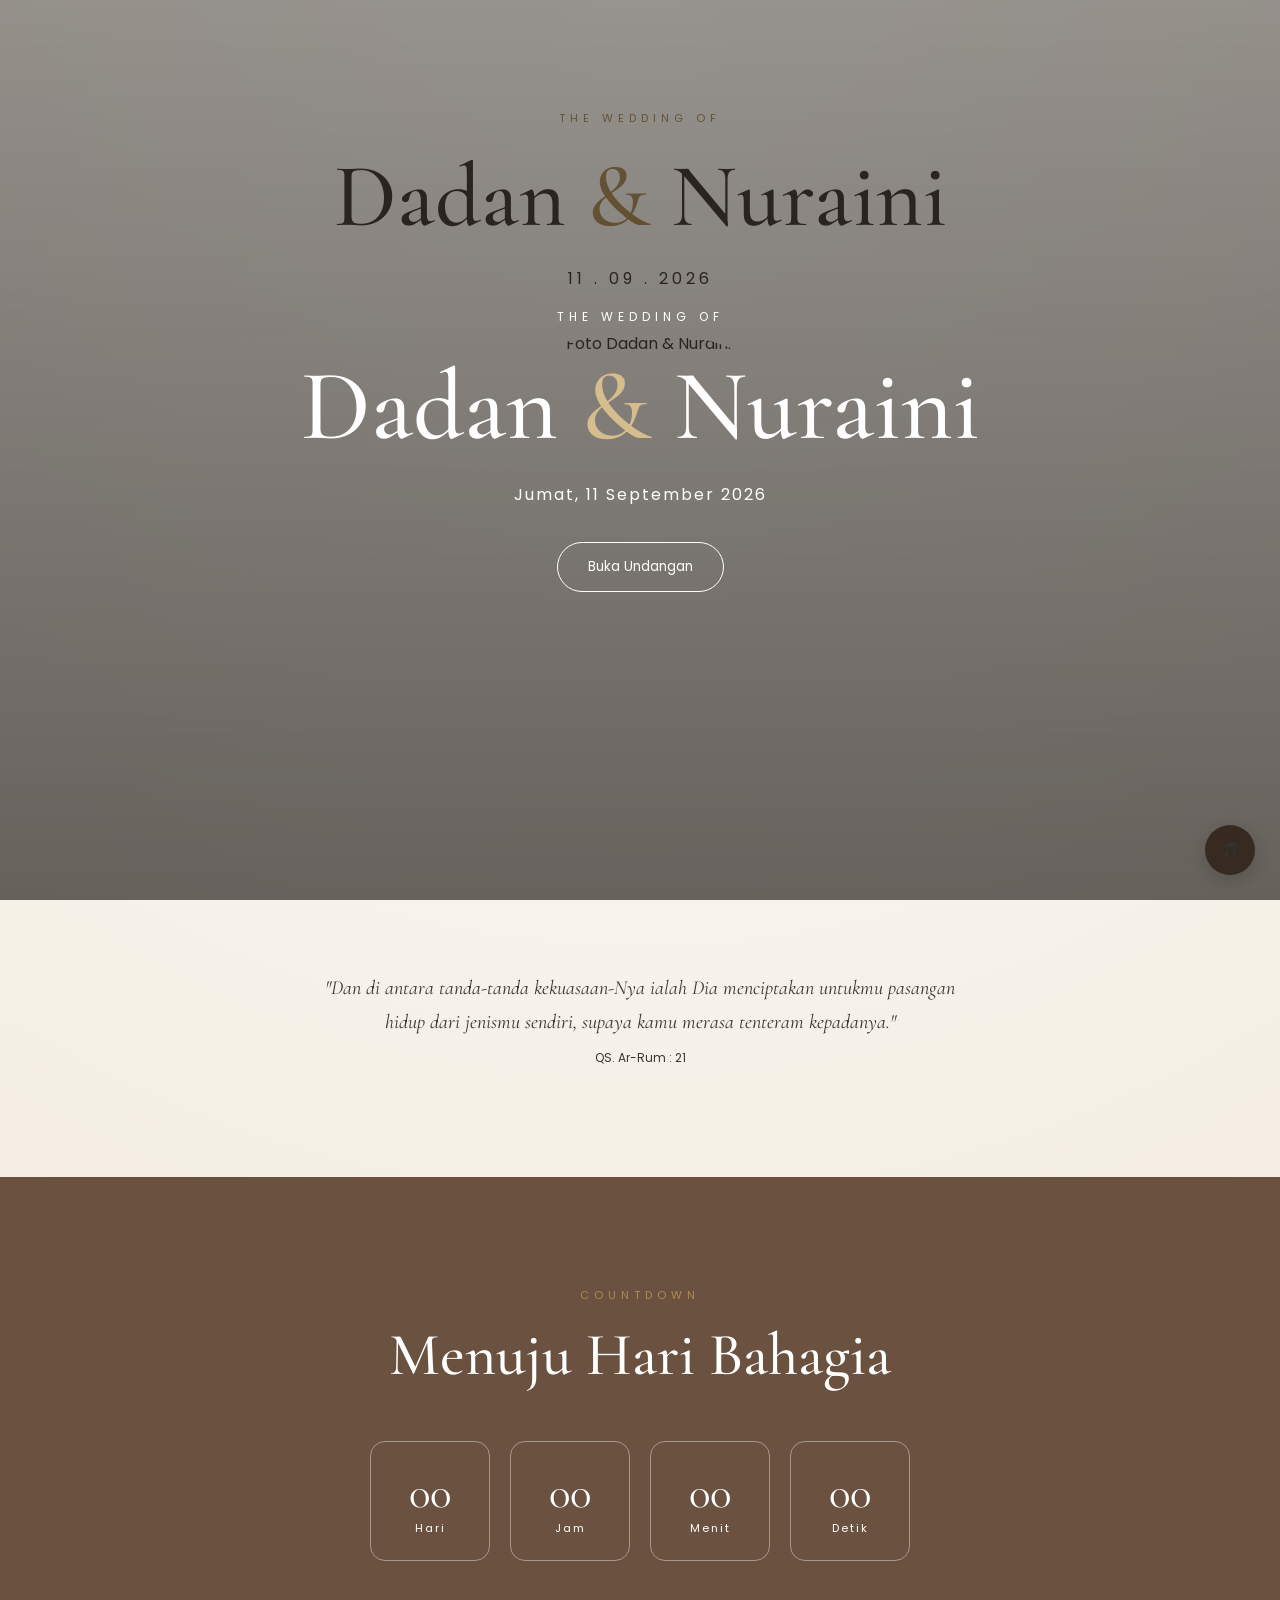
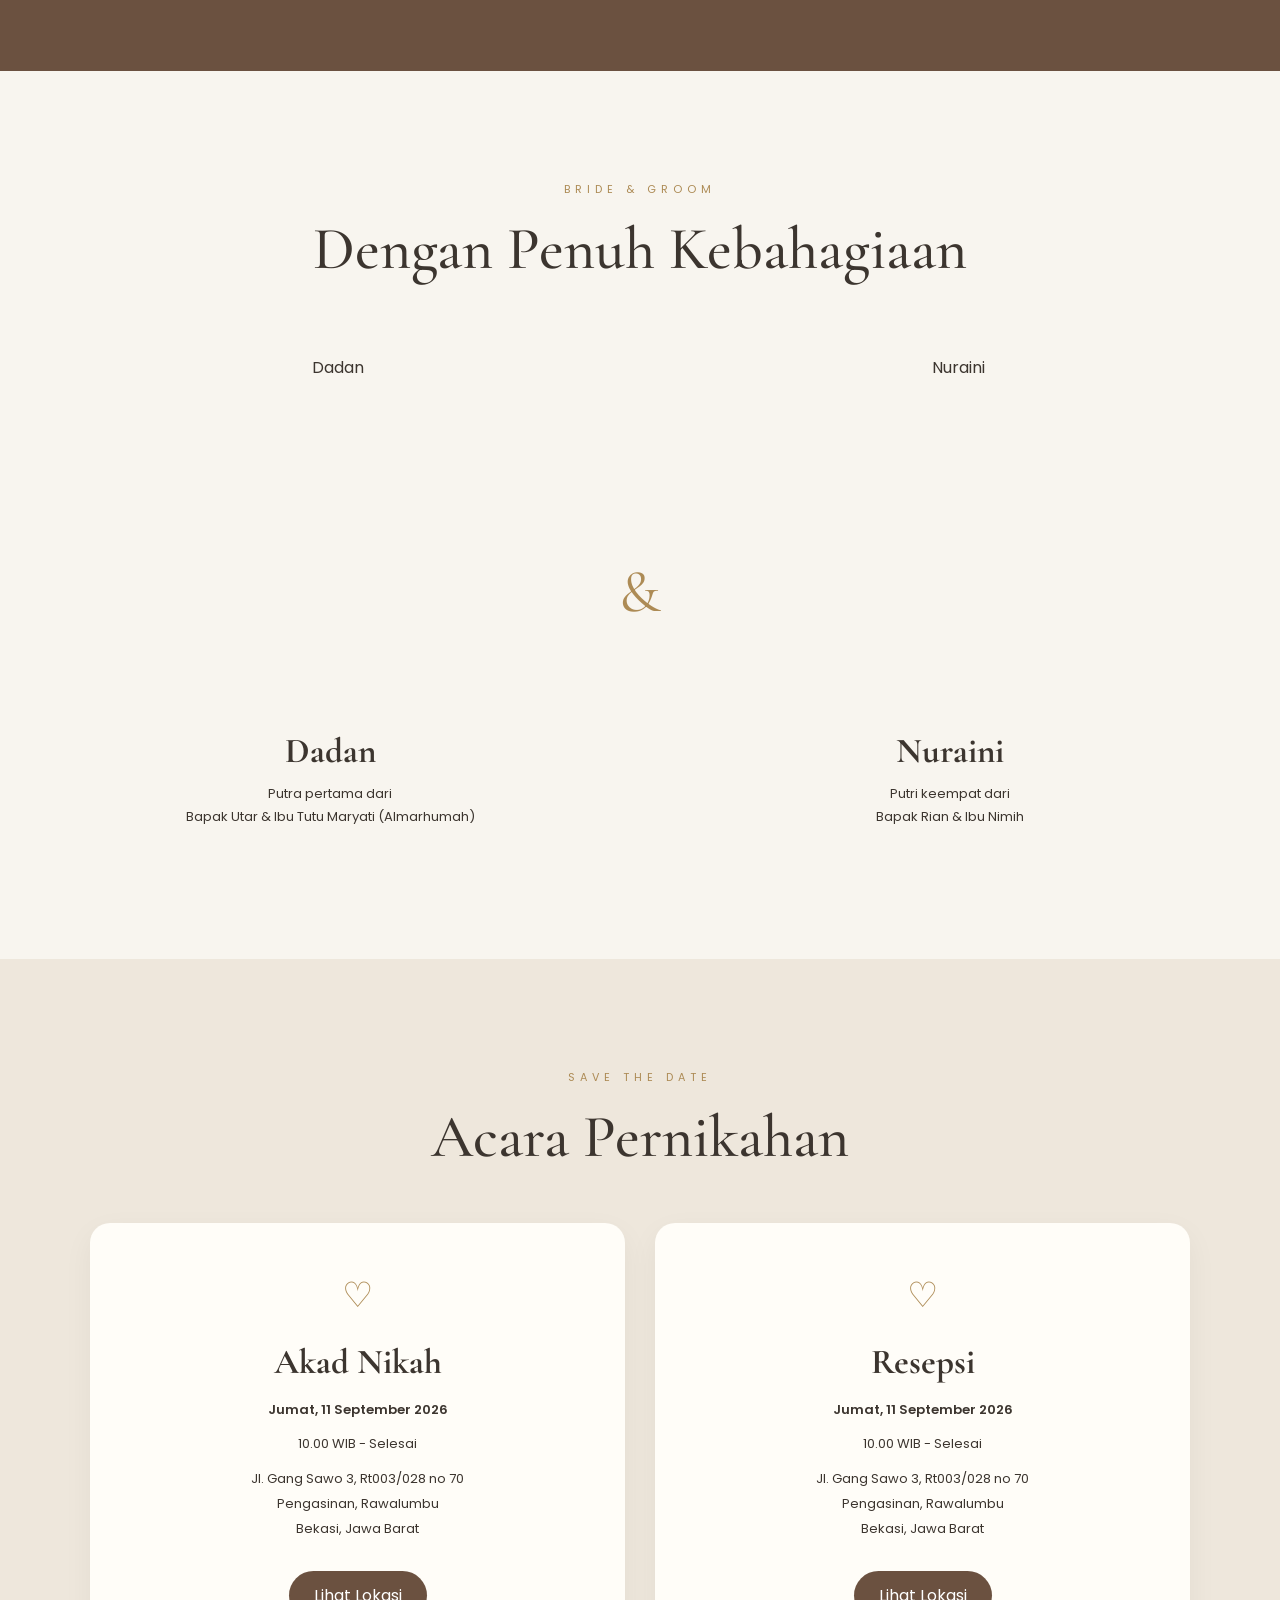
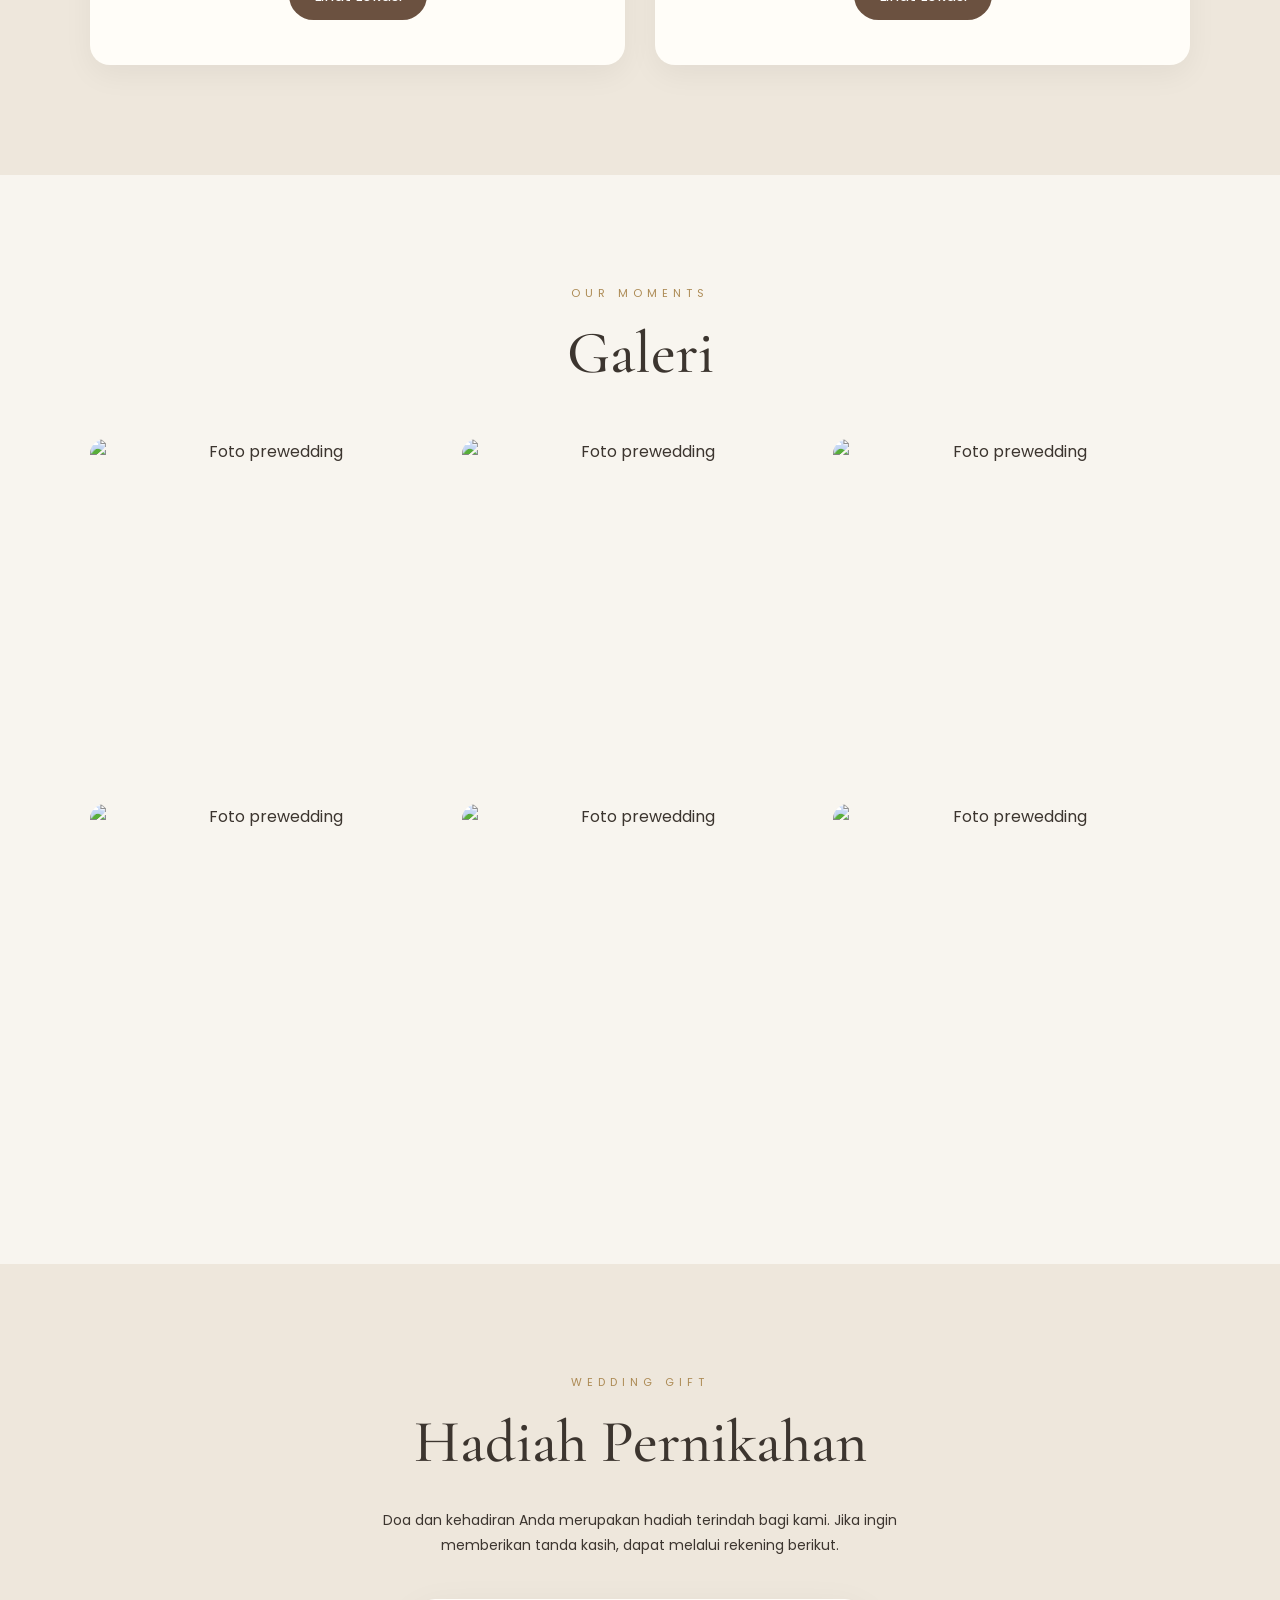
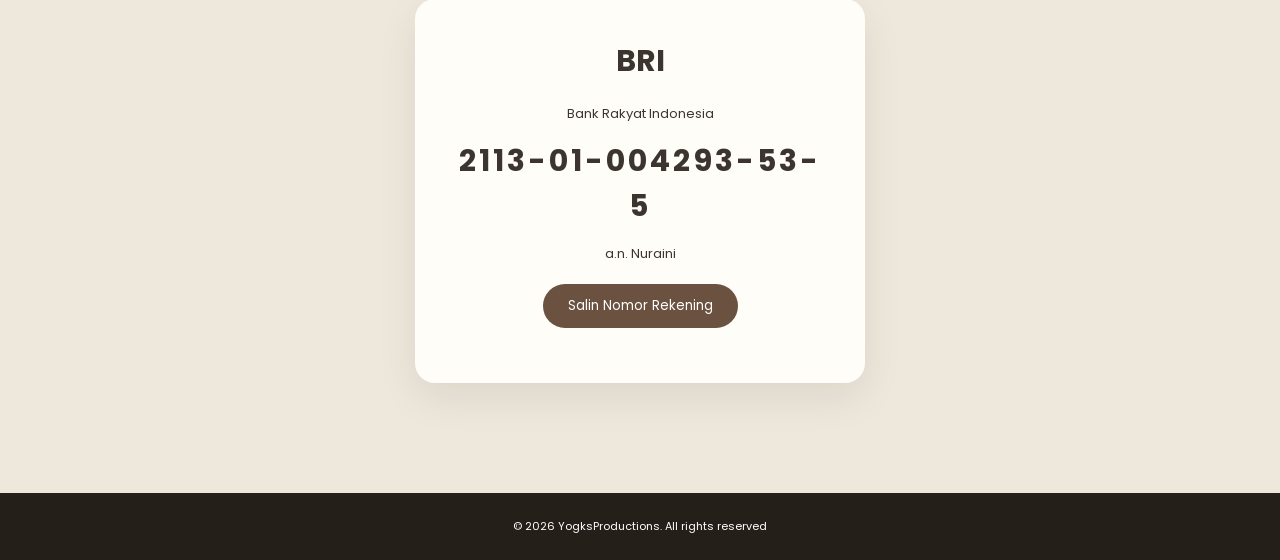
==== index.html @ 9e3a3c23 "Update index.html" ====
<!DOCTYPE html>
<html lang="id">
<head>
    <meta charset="UTF-8">
    <meta name="viewport" content="width=device-width, initial-scale=1.0">

     <title>Undangan Pernikahan | Dadan & Nuraini</title>

    <link rel="stylesheet" href="style.css">

    <!-- Google Font -->
    <link rel="preconnect" href="https://fonts.googleapis.com">
    <link rel="preconnect" href="https://fonts.gstatic.com" crossorigin>
    <link href="https://fonts.googleapis.com/css2?family=Cormorant+Garamond:wght@400;500;600;700&family=Poppins:wght@300;400;500;600&display=swap" rel="stylesheet">
</head>
<body>

    <!-- ============================= -->
    <!-- COVER / OPENING -->
    <!-- ============================= -->

    <section class="opening" id="opening">

        <div class="opening-overlay"></div>

        <div class="opening-content">

            <p class="small-text">THE WEDDING OF</p>

            <h1>Dadan <span>&</span> Nuraini</h1>

            <p class="opening-date">
                Jumat, 11 September 2026
            </p>

            <button class="open-btn" onclick="openInvitation()">
                Buka Undangan
            </button>

        </div>

    </section>


    <!-- ============================= -->
    <!-- MAIN CONTENT -->
    <!-- ============================= -->

    <main id="mainContent">

        <!-- MUSIC -->

        <audio id="weddingMusic" loop>
            <source src="lagu.mp3" type="audio/mpeg">
        </audio>

        <button class="music-btn" id="musicButton" onclick="toggleMusic()">
            🎵
        </button>


        <!-- HERO -->

        <section class="hero section">

            <div class="container reveal">

                <p class="subtitle">
                    THE WEDDING OF
                </p>

                <h1 class="couple-name">
                    Dadan <span>&</span> Nuraini
                </h1>

                <p class="date">
                    11 . 09 . 2026
                </p>

                <div class="hero-photo">
                    <img src="f:\Web Wedding\IMG-20260802-WA0008.jpg" alt="Foto Dadan & Nuraini">
                </div>

                <p class="quote">
                    "Dan di antara tanda-tanda kekuasaan-Nya ialah
                    Dia menciptakan untukmu pasangan hidup dari jenismu sendiri,
                    supaya kamu merasa tenteram kepadanya."
                </p>

                <p class="quote-source">
                    QS. Ar-Rum : 21
                </p>

            </div>

        </section>


        <!-- COUNTDOWN -->

        <section class="countdown-section section">

            <div class="container reveal">

                <p class="subtitle">COUNTDOWN</p>

                <h2>Menuju Hari Bahagia</h2>

                <div class="countdown">

                    <div class="count-box">
                        <span id="days">00</span>
                        <small>Hari</small>
                    </div>

                    <div class="count-box">
                        <span id="hours">00</span>
                        <small>Jam</small>
                    </div>

                    <div class="count-box">
                        <span id="minutes">00</span>
                        <small>Menit</small>
                    </div>

                    <div class="count-box">
                        <span id="seconds">00</span>
                        <small>Detik</small>
                    </div>

                </div>

            </div>

        </section>


        <!-- MEMPELAI -->

        <section class="couple section">

            <div class="container">

                <div class="reveal">

                    <p class="subtitle">
                        BRIDE & GROOM
                    </p>

                    <h2>Dengan Penuh Kebahagiaan</h2>

                </div>


                <div class="couple-grid">

                    <!-- PRIA -->

                    <div class="person-card reveal">

                        <div class="person-photo">
                            <img src="f:\Web Wedding\IMG-20260802-WA0000.jpg" alt="Dadan">
                        </div>

                        <h3>Dadan</h3>

                        <p>
                            Putra pertama dari<br>
                            Bapak Utar & Ibu Tutu Maryati (Almarhumah)
                        </p>

                    </div>


                    <div class="and reveal">
                        &
                    </div>


                    <!-- WANITA -->

                    <div class="person-card reveal">

                        <div class="person-photo">
                            <img src="f:\Web Wedding\IMG-20260802-WA0004.jpg" alt="Nuraini">
                        </div>

                        <h3>Nuraini</h3>

                        <p>
                            Putri keempat dari<br>
                            Bapak Rian & Ibu Nimih
                        </p>

                    </div>

                </div>

            </div>

        </section>


        <!-- EVENT -->

        <section class="event section">

            <div class="container">

                <div class="reveal">

                    <p class="subtitle">
                        SAVE THE DATE
                    </p>

                    <h2>Acara Pernikahan</h2>

                </div>


                <div class="event-grid">

                    <!-- AKAD -->

                    <div class="event-card reveal">

                        <div class="event-icon">
                            ♡
                        </div>

                        <h3>Akad Nikah</h3>

                        <p class="event-date">
                            Jumat, 11 September 2026
                        </p>

                        <p>
                            10.00 WIB - Selesai
                        </p>

                        <p>
                            Jl. Gang Sawo 3, Rt003/028 no 70<br>
                            Pengasinan, Rawalumbu<br>
                            Bekasi, Jawa Barat
                        </p>

                        <a
                            href="https://maps.google.com"
                            target="_blank"
                            class="map-btn"
                        >
                            Lihat Lokasi
                        </a>

                    </div>


                    <!-- RESEPSI -->

                    <div class="event-card reveal">

                        <div class="event-icon">
                            ♡
                        </div>

                        <h3>Resepsi</h3>

                        <p class="event-date">
                            Jumat, 11 September 2026
                        </p>

                        <p>
                            10.00 WIB - Selesai
                        </p>

                        <p>
                            Jl. Gang Sawo 3, Rt003/028 no 70<br>
                            Pengasinan, Rawalumbu<br>
                            Bekasi, Jawa Barat
                        </p>

                        <a
                            href="https://maps.google.com"
                            target="_blank"
                            class="map-btn"
                        >
                            Lihat Lokasi
                        </a>

                    </div>

                </div>

            </div>

        </section>


        <!-- GALLERY -->

        <section class="gallery section">

            <div class="container">

                <div class="reveal">

                    <p class="subtitle">
                        OUR MOMENTS
                    </p>

                    <h2>Galeri</h2>

                </div>


                <div class="gallery-grid">

                    <div class="gallery-item reveal">
                        <img src="f:\Web Wedding\IMG-20260802-WA0001.jpg" alt="Foto prewedding">
                    </div>

                    <div class="gallery-item reveal">
                        <img src="f:\Web Wedding\IMG-20260802-WA0002.jpg" alt="Foto prewedding">
                    </div>

                    <div class="gallery-item reveal">
                        <img src="f:\Web Wedding\IMG-20260802-WA0006.jpg" alt="Foto prewedding">
                    </div>

                    <div class="gallery-item reveal">
                        <img src="f:\Web Wedding\IMG-20260802-WA0007.jpg" alt="Foto prewedding">
                    </div>

                    <div class="gallery-item reveal">
                        <img src="f:\Web Wedding\IMG-20260802-WA0008.jpg" alt="Foto prewedding">
                    </div>

                    <div class="gallery-item reveal">
                        <img src="f:\Web Wedding\IMG-20260802-WA0009.jpg" alt="Foto prewedding">
                    </div>

                </div>

            </div>

        </section>


        <!-- REKENING -->

        <section class="gift section">

            <div class="container">

                <div class="reveal">

                    <p class="subtitle">
                        WEDDING GIFT
                    </p>

                    <h2>Hadiah Pernikahan</h2>

                    <p class="gift-description">
                        Doa dan kehadiran Anda merupakan hadiah terindah bagi kami.
                        Jika ingin memberikan tanda kasih, dapat melalui rekening berikut.
                    </p>

                </div>


                <div class="bank-card reveal">

                    <div class="bank-logo">
                        BRI
                    </div>

                    <p class="bank-name">
                        Bank Rakyat Indonesia
                    </p>

                    <h3 id="accountNumber">
                        2113-01-004293-53-5
                    </h3>

                    <p>
                        a.n. Nuraini
                    </p>

                    <button
                        class="copy-btn"
                        onclick="copyAccount()"
                    >
                        Salin Nomor Rekening
                    </button>

                    <span id="copyMessage"></span>

                </div>

            </div>

        </section>



       

        <!-- FOOTER -->

        <footer>

            <p>
                © 2026 YogksProductions. All rights reserved
            </p>

        </footer>

    </main>


    <!-- ============================= -->
    <!-- JAVASCRIPT -->
    <!-- ============================= -->

    <script>

        /* =========================
           OPEN INVITATION
        ========================= */

        function openInvitation() {

            const opening = document.getElementById("opening");

            opening.classList.add("hide");

            document.body.classList.add("opened");

            const music = document.getElementById("weddingMusic");

            music.play().catch(() => {
                console.log("Browser memblokir autoplay.");
            });

        }


        /* =========================
           MUSIC
        ========================= */

        function toggleMusic() {

            const music = document.getElementById("weddingMusic");
            const button = document.getElementById("musicButton");

            if (music.paused) {

                music.play();

                button.innerHTML = "🎵";

            } else {

                music.pause();

                button.innerHTML = "🔇";

            }

        }


        /* =========================
           COUNTDOWN
        ========================= */

        const weddingDate = new Date(
            "September 11, 2026 08:00:00"
        ).getTime();


        function updateCountdown() {

            const now = new Date().getTime();

            const distance = weddingDate - now;


            if (distance <= 0) {

                document.getElementById("days").innerHTML = "00";
                document.getElementById("hours").innerHTML = "00";
                document.getElementById("minutes").innerHTML = "00";
                document.getElementById("seconds").innerHTML = "00";

                return;

            }


            const days = Math.floor(
                distance / (1000 * 60 * 60 * 24)
            );

            const hours = Math.floor(
                (distance % (1000 * 60 * 60 * 24))
                / (1000 * 60 * 60)
            );

            const minutes = Math.floor(
                (distance % (1000 * 60 * 60))
                / (1000 * 60)
            );

            const seconds = Math.floor(
                (distance % (1000 * 60))
                / 1000
            );


            document.getElementById("days").innerHTML =
                String(days).padStart(2, "0");

            document.getElementById("hours").innerHTML =
                String(hours).padStart(2, "0");

            document.getElementById("minutes").innerHTML =
                String(minutes).padStart(2, "0");

            document.getElementById("seconds").innerHTML =
                String(seconds).padStart(2, "0");

        }


        setInterval(updateCountdown, 1000);

        updateCountdown();


        /* =========================
           SCROLL ANIMATION
        ========================= */

        const observer = new IntersectionObserver(

            (entries) => {

                entries.forEach((entry) => {

                    if (entry.isIntersecting) {

                        entry.target.classList.add("show");

                    }

                });

            },

            {
                threshold: 0.15
            }

        );


        document
            .querySelectorAll(".reveal")
            .forEach((element) => {

                observer.observe(element);

            });


        /* =========================
           COPY REKENING
        ========================= */

        function copyAccount() {

            const account =
                document.getElementById("accountNumber").innerText;

            navigator.clipboard.writeText(account);

            const message =
                document.getElementById("copyMessage");

            message.innerText =
                "Nomor rekening berhasil disalin ✓";

            setTimeout(() => {

                message.innerText = "";

            }, 2500);

        }

    </script>

</body>
</html>
---- style.css ----
/* ================================
   RESET
================================ */

* {
    margin: 0;
    padding: 0;
    box-sizing: border-box;
}

html {
    scroll-behavior: smooth;
}

body {
    font-family: "Poppins", sans-serif;
    background: #f8f5ef;
    color: #3c352f;
    overflow-x: hidden;
}

body.opened {
    overflow-x: hidden;
}

img {
    width: 100%;
    display: block;
}

button,
a {
    font-family: inherit;
}

a {
    text-decoration: none;
    color: inherit;
}


/* ================================
   VARIABLES
================================ */

:root {
    --brown: #6b5140;
    --dark: #302821;
    --cream: #f8f5ef;
    --light: #fffdf8;
    --gold: #ad8b55;
}


/* ================================
   CONTAINER
================================ */

.container {
    width: min(1100px, 90%);
    margin: auto;
}

.section {
    padding: 110px 0;
}


/* ================================
   OPENING
================================ */

.opening {
    position: fixed;
    inset: 0;

    z-index: 9999;

    display: flex;
    justify-content: center;
    align-items: center;

    background:
        url("images/cover.jpg")
        center / cover no-repeat;

    transition:
        opacity 0.8s ease,
        visibility 0.8s ease;
}

.opening-overlay {
    position: absolute;
    inset: 0;

    background:
        linear-gradient(
            rgba(25, 20, 16, 0.45),
            rgba(25, 20, 16, 0.65)
        );
}

.opening.hide {
    opacity: 0;
    visibility: hidden;
    pointer-events: none;
}

.opening-content {
    position: relative;
    z-index: 2;

    text-align: center;
    color: white;

    padding: 20px;
}

.small-text {
    font-size: 12px;
    letter-spacing: 5px;
    margin-bottom: 20px;
}

.opening h1 {
    font-family: "Cormorant Garamond", serif;
    font-size: clamp(50px, 9vw, 100px);
    font-weight: 500;
}

.opening h1 span {
    color: #d5bd8d;
}

.opening-date {
    margin: 15px 0 35px;
    letter-spacing: 2px;
}

.open-btn {
    border: 1px solid white;
    background: transparent;
    color: white;

    padding: 14px 30px;

    border-radius: 50px;

    cursor: pointer;

    transition: 0.3s;
}

.open-btn:hover {
    background: white;
    color: #333;
}


/* ================================
   MUSIC BUTTON
================================ */

.music-btn {
    position: fixed;

    right: 25px;
    bottom: 25px;

    width: 50px;
    height: 50px;

    border: none;
    border-radius: 50%;

    background: var(--brown);
    color: white;

    cursor: pointer;

    z-index: 1000;

    box-shadow: 0 5px 20px rgba(0,0,0,0.2);

    animation: rotateMusic 4s linear infinite;
}

@keyframes rotateMusic {

    from {
        transform: rotate(0);
    }

    to {
        transform: rotate(360deg);
    }

}


/* ================================
   HERO
================================ */

.hero {
    min-height: 100vh;

    display: flex;
    align-items: center;

    text-align: center;

    background:
        radial-gradient(
            circle at top,
            #fffdf8,
            #f4eee4
        );
}

.subtitle {
    font-size: 11px;
    letter-spacing: 5px;
    color: var(--gold);

    margin-bottom: 15px;
}

.hero h1,
h2 {
    font-family: "Cormorant Garamond", serif;
}

.couple-name {
    font-size: clamp(50px, 8vw, 90px);
    font-weight: 500;
}

.couple-name span {
    color: var(--gold);
}

.date {
    margin: 15px 0 40px;
    letter-spacing: 4px;
}

.hero-photo {
    width: min(500px, 90%);
    height: 600px;

    margin: auto;

    overflow: hidden;

    border-radius: 250px 250px 20px 20px;
}

.hero-photo img {
    height: 100%;
    object-fit: cover;
}

.quote {
    max-width: 650px;

    margin: 40px auto 10px;

    font-family: "Cormorant Garamond", serif;

    font-size: 20px;
    line-height: 1.7;

    font-style: italic;
}

.quote-source {
    font-size: 12px;
}


/* ================================
   HEADINGS
================================ */

h2 {
    font-size: clamp(38px, 5vw, 60px);
    font-weight: 500;

    margin-bottom: 50px;
}


/* ================================
   COUNTDOWN
================================ */

.countdown-section {
    text-align: center;

    background: var(--brown);
    color: white;
}

.countdown {
    display: flex;

    justify-content: center;

    gap: 20px;

    flex-wrap: wrap;
}

.count-box {
    width: 120px;
    height: 120px;

    display: flex;
    flex-direction: column;

    justify-content: center;
    align-items: center;

    border: 1px solid rgba(255,255,255,0.4);

    border-radius: 15px;
}

.count-box span {
    font-family: "Cormorant Garamond", serif;

    font-size: 45px;
}

.count-box small {
    font-size: 11px;
    letter-spacing: 2px;
}


/* ================================
   COUPLE
================================ */

.couple {
    text-align: center;
}

.couple-grid {
    display: grid;

    grid-template-columns: 1fr 100px 1fr;

    align-items: center;

    gap: 20px;
}

.person-card {
    padding: 20px;
}

.person-photo {
    width: 280px;
    height: 350px;

    margin: 0 auto 25px;

    overflow: hidden;

    border-radius: 150px 150px 20px 20px;
}

.person-photo img {
    height: 100%;
    object-fit: cover;
}

.person-card h3 {
    font-family: "Cormorant Garamond", serif;

    font-size: 35px;

    margin-bottom: 10px;
}

.person-card p {
    font-size: 13px;
    line-height: 1.8;
}

.and {
    font-family: "Cormorant Garamond", serif;

    font-size: 60px;

    color: var(--gold);
}


/* ================================
   EVENT
================================ */

.event {
    background: #eee7dc;
    text-align: center;
}

.event-grid {
    display: grid;

    grid-template-columns: repeat(2, 1fr);

    gap: 30px;
}

.event-card {
    background: var(--light);

    padding: 45px 30px;

    border-radius: 20px;

    box-shadow:
        0 10px 30px rgba(0,0,0,0.05);
}

.event-icon {
    font-size: 35px;

    color: var(--gold);

    margin-bottom: 20px;
}

.event-card h3 {
    font-family: "Cormorant Garamond", serif;

    font-size: 35px;

    margin-bottom: 15px;
}

.event-card p {
    font-size: 13px;

    line-height: 1.9;

    margin-bottom: 10px;
}

.event-date {
    font-weight: 600;
}

.map-btn,
.whatsapp-btn,
.copy-btn {
    display: inline-block;

    margin-top: 20px;

    padding: 12px 25px;

    border-radius: 50px;

    border: none;

    background: var(--brown);

    color: white;

    cursor: pointer;

    transition: 0.3s;
}

.map-btn:hover,
.whatsapp-btn:hover,
.copy-btn:hover {
    transform: translateY(-3px);
    opacity: 0.85;
}


/* ================================
   GALLERY
================================ */

.gallery {
    text-align: center;
}

.gallery-grid {
    display: grid;

    grid-template-columns:
        repeat(3, 1fr);

    gap: 15px;
}

.gallery-item {
    height: 350px;

    overflow: hidden;

    border-radius: 15px;
}

.gallery-item img {
    width: 100%;
    height: 100%;

    object-fit: cover;

    transition: 0.6s;
}

.gallery-item:hover img {
    transform: scale(1.08);
}


/* ================================
   GIFT
================================ */

.gift {
    background: #eee7dc;
    text-align: center;
}

.gift-description {
    max-width: 600px;

    margin: -20px auto 40px;

    font-size: 14px;

    line-height: 1.8;
}

.bank-card {
    max-width: 450px;

    margin: auto;

    padding: 40px;

    background: var(--light);

    border-radius: 20px;

    box-shadow:
        0 15px 40px rgba(0,0,0,0.08);
}

.bank-logo {
    font-size: 30px;

    font-weight: 700;

    margin-bottom: 20px;
}

.bank-name {
    font-size: 13px;
}

.bank-card h3 {
    font-size: 30px;

    letter-spacing: 3px;

    margin: 15px 0;
}

.bank-card > p {
    font-size: 13px;
}

#copyMessage {
    display: block;

    margin-top: 15px;

    font-size: 12px;

    color: #6a8a5a;
}


/* ================================
   DRESS CODE
================================ */

.dresscode {
    text-align: center;
}

.dress-icon {
    font-size: 50px;

    color: var(--gold);

    margin-bottom: 20px;
}

.dresscode p {
    max-width: 500px;

    margin: 10px auto;

    font-size: 14px;

    line-height: 1.8;
}


/* ================================
   RSVP
================================ */

.rsvp {
    text-align: center;

    background: var(--brown);

    color: white;
}

.rsvp p {
    margin-bottom: 20px;
}

.whatsapp-btn {
    background: white;
    color: var(--brown);
}


/* ================================
   CLOSING
================================ */

.closing {
    text-align: center;

    min-height: 70vh;

    display: flex;
    align-items: center;

    background:
        linear-gradient(
            rgba(30,25,20,0.5),
            rgba(30,25,20,0.5)
        ),
        url("images/closing.jpg")
        center / cover no-repeat;

    color: white;
}

.closing h2 {
    margin-bottom: 20px;
}

.closing p:last-child {
    letter-spacing: 3px;
}


/* ================================
   FOOTER
================================ */

footer {
    padding: 25px;

    text-align: center;

    font-size: 11px;

    background: #251f1a;

    color: white;
}


/* ================================
   SCROLL REVEAL
================================ */

.reveal {
    opacity: 0;

    transform:
        translateY(60px);

    transition:
        opacity 1s ease,
        transform 1s ease;
}

.reveal.show {
    opacity: 1;

    transform:
        translateY(0);
}


/* ================================
   RESPONSIVE TABLET
================================ */

@media (max-width: 800px) {

    .section {
        padding: 80px 0;
    }

    .couple-grid {
        grid-template-columns: 1fr;
    }

    .and {
        margin: -10px 0;
    }

    .event-grid {
        grid-template-columns: 1fr;
    }

    .gallery-grid {
        grid-template-columns:
            repeat(2, 1fr);
    }

    .hero-photo {
        height: 500px;
    }

}


/* ================================
   RESPONSIVE HP
================================ */

@media (max-width: 500px) {

    .section {
        padding: 70px 0;
    }

    .opening h1 {
        font-size: 55px;
    }

    .small-text {
        letter-spacing: 3px;
    }

    .hero-photo {
        height: 430px;
    }

    .quote {
        font-size: 17px;
    }

    .countdown {
        gap: 10px;
    }

    .count-box {
        width: 75px;
        height: 85px;
    }

    .count-box span {
        font-size: 30px;
    }

    .count-box small {
        font-size: 9px;
    }

    .person-photo {
        width: 230px;
        height: 300px;
    }

    .gallery-grid {
        grid-template-columns: 1fr 1fr;
        gap: 8px;
    }

    .gallery-item {
        height: 220px;
    }

    .bank-card {
        padding: 30px 20px;
    }

    .bank-card h3 {
        font-size: 23px;
        letter-spacing: 2px;
    }

    .music-btn {
        right: 15px;
        bottom: 15px;
    }

}


/* ================================
   REDUCE MOTION
================================ */

@media (prefers-reduced-motion: reduce) {

    *,
    *::before,
    *::after {
        scroll-behavior: auto !important;
        animation: none !important;
        transition: none !important;
    }

}
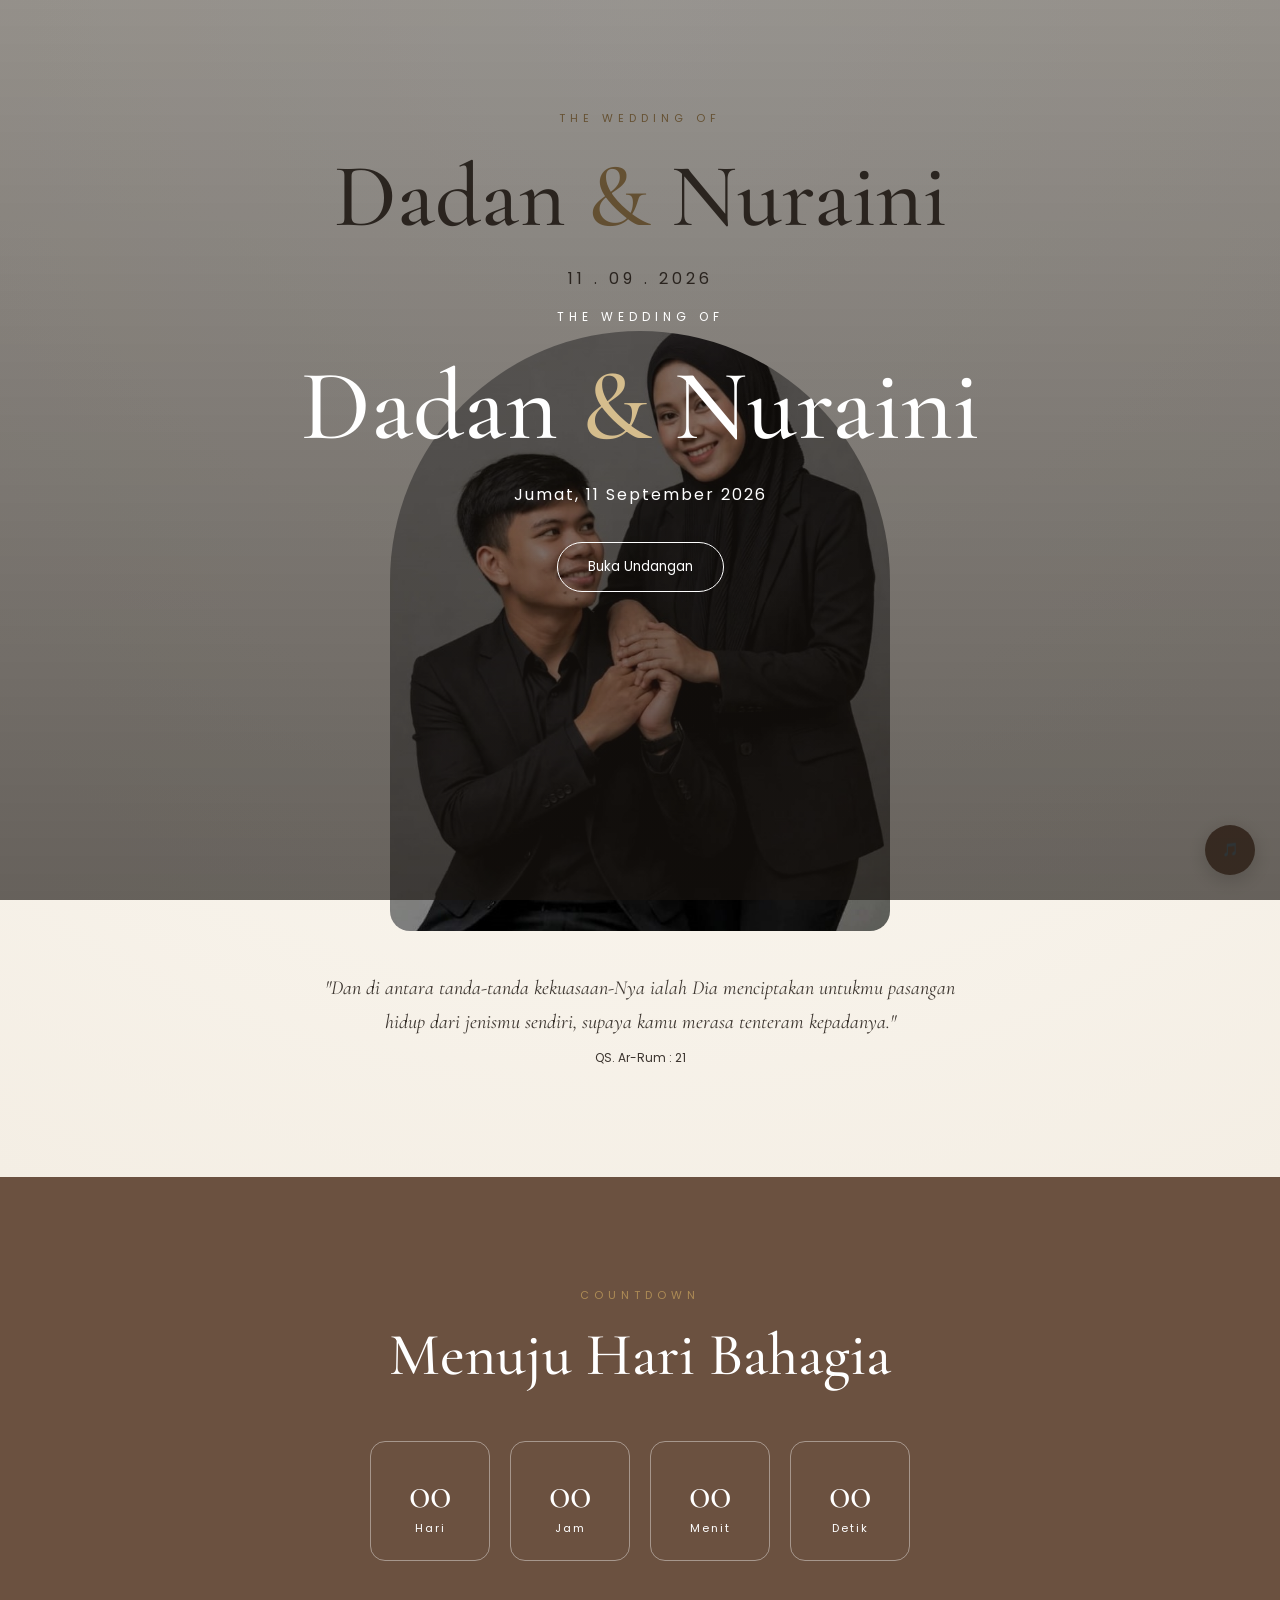
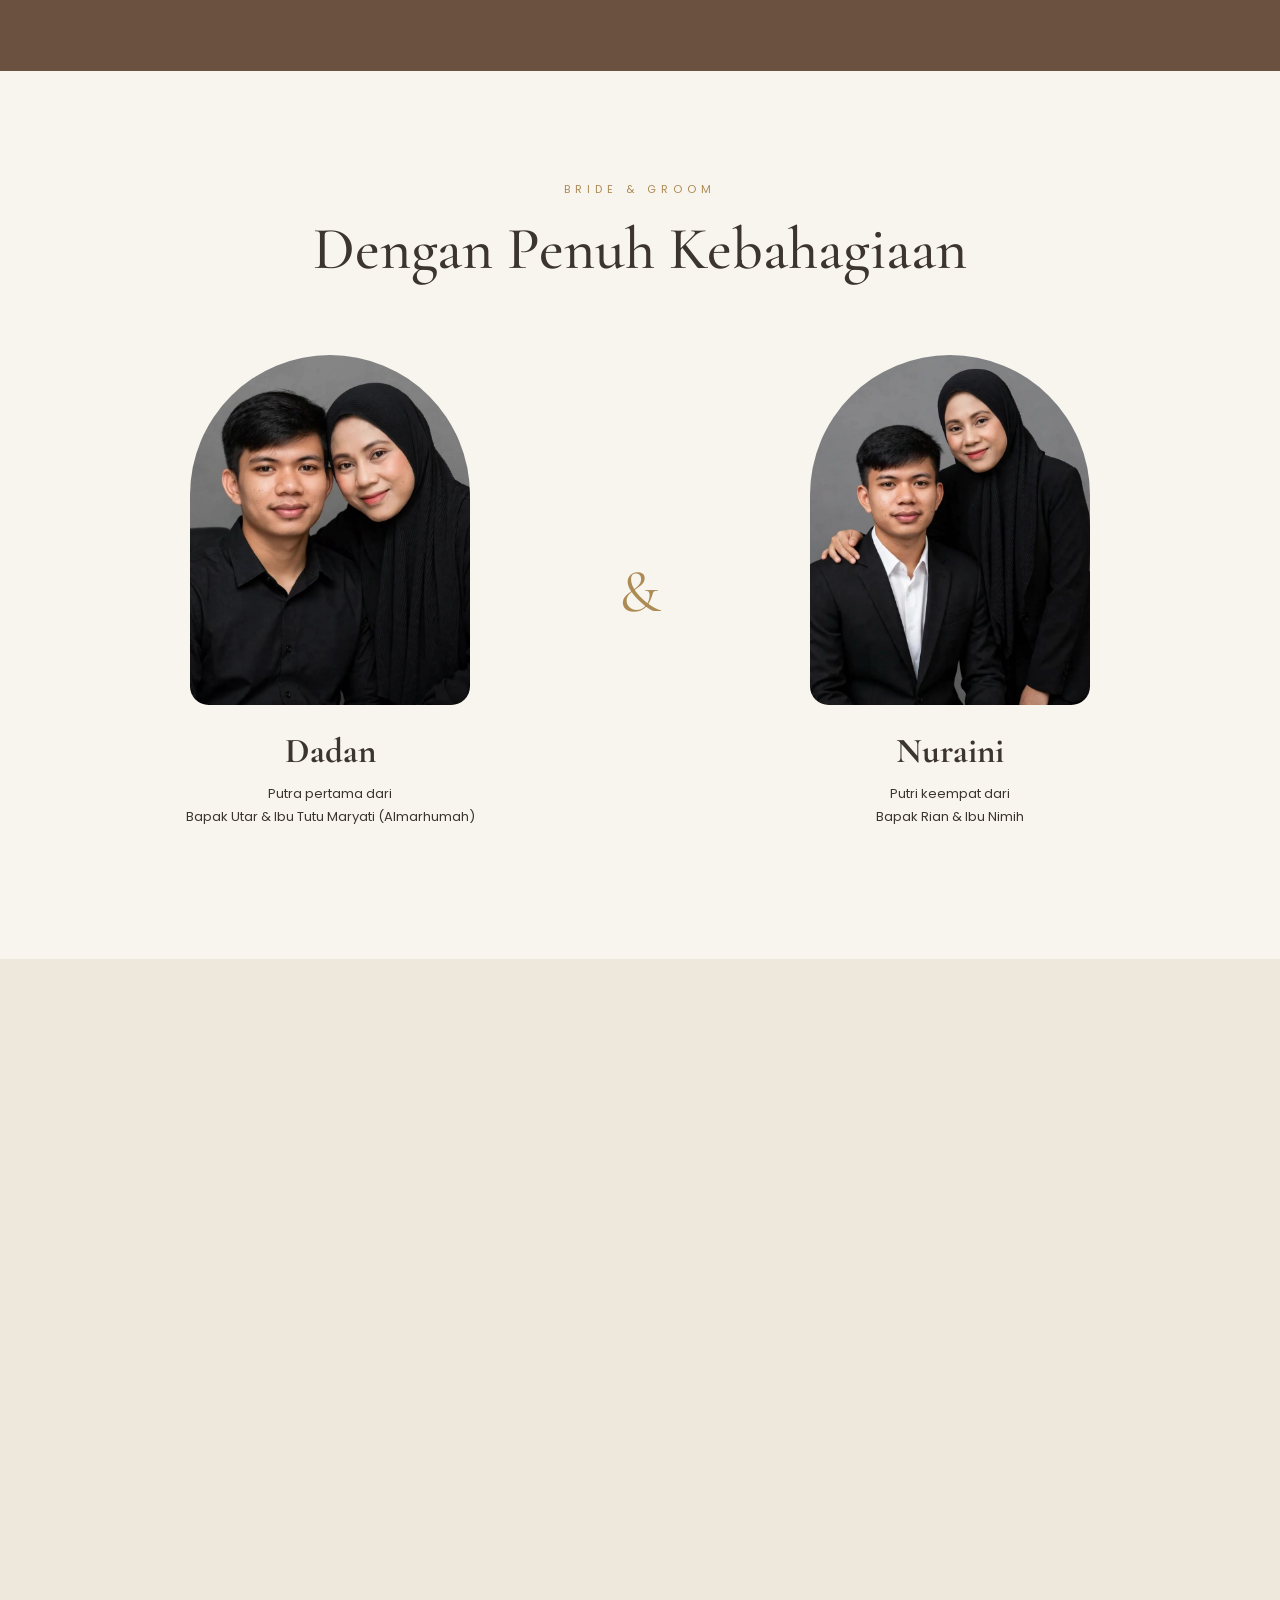
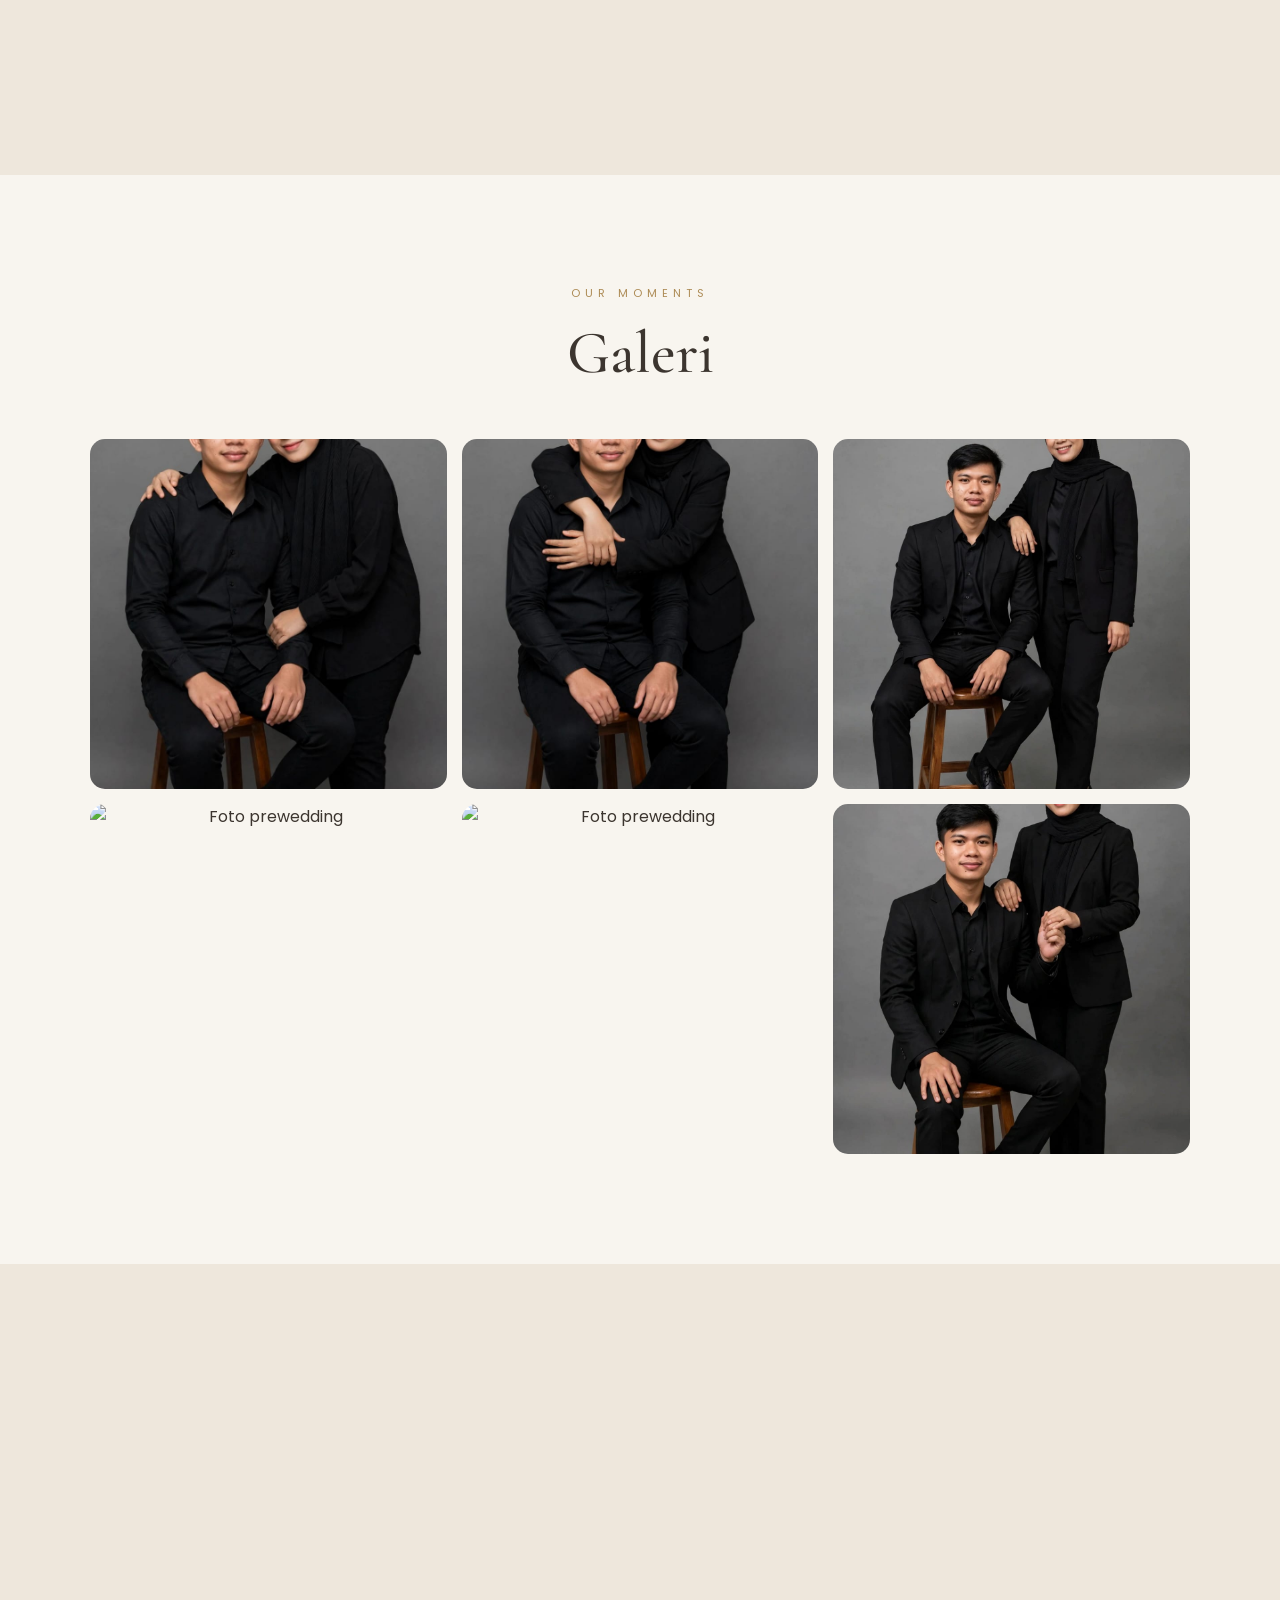
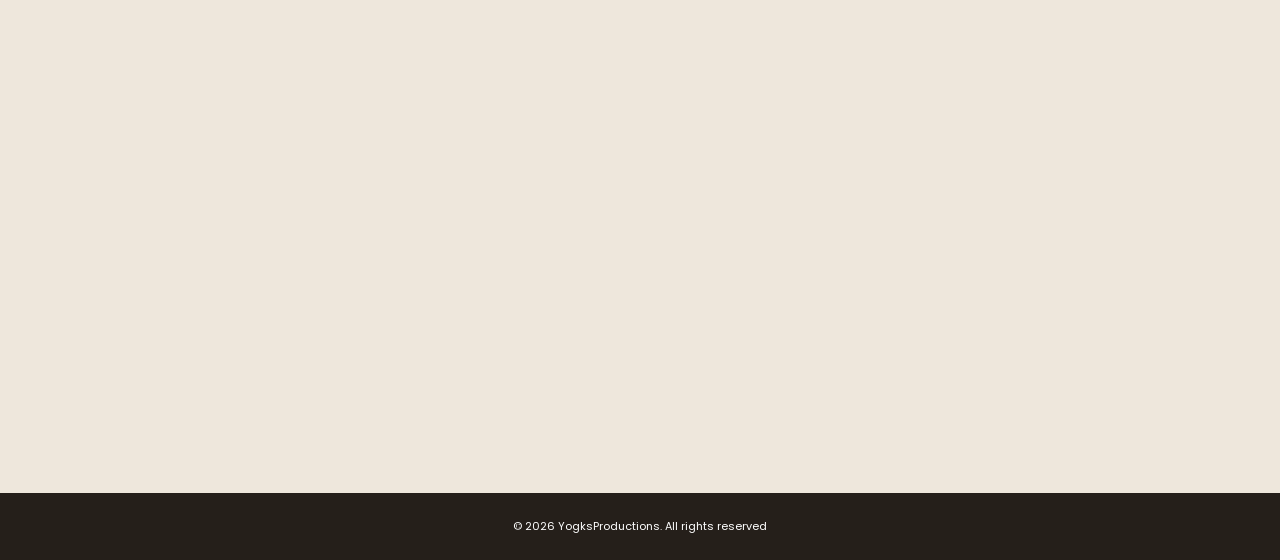
==== commit 4047cf78: "Fix HTML encoding issues in index.html" ====
--- a/index.html
+++ b/index.html
@@ -78,7 +78,7 @@
                 </p>
 
                 <div class="hero-photo">
-                    <img src="f:\Web Wedding\IMG-20260802-WA0008.jpg" alt="Foto Dadan & Nuraini">
+                    <img src="8.jpg" alt="Foto Dadan & Nuraini">
                 </div>
 
                 <p class="quote">
@@ -159,7 +159,7 @@
                     <div class="person-card reveal">
 
                         <div class="person-photo">
-                            <img src="f:\Web Wedding\IMG-20260802-WA0000.jpg" alt="Dadan">
+                            <img src="0.jpg" alt="Dadan">
                         </div>
 
                         <h3>Dadan</h3>
@@ -182,7 +182,7 @@
                     <div class="person-card reveal">
 
                         <div class="person-photo">
-                            <img src="f:\Web Wedding\IMG-20260802-WA0004.jpg" alt="Nuraini">
+                            <img src="4.jpg" alt="Nuraini">
                         </div>
 
                         <h3>Nuraini</h3>
@@ -316,27 +316,27 @@
                 <div class="gallery-grid">
 
                     <div class="gallery-item reveal">
-                        <img src="f:\Web Wedding\IMG-20260802-WA0001.jpg" alt="Foto prewedding">
+                        <img src="1.jpg" alt="Foto prewedding">
                     </div>
 
                     <div class="gallery-item reveal">
-                        <img src="f:\Web Wedding\IMG-20260802-WA0002.jpg" alt="Foto prewedding">
+                        <img src="2.jpg" alt="Foto prewedding">
                     </div>
 
                     <div class="gallery-item reveal">
-                        <img src="f:\Web Wedding\IMG-20260802-WA0006.jpg" alt="Foto prewedding">
+                        <img src="6.jpg" alt="Foto prewedding">
                     </div>
 
                     <div class="gallery-item reveal">
-                        <img src="f:\Web Wedding\IMG-20260802-WA0007.jpg" alt="Foto prewedding">
+                        <img src="7.jpg" alt="Foto prewedding">
                     </div>
 
                     <div class="gallery-item reveal">
-                        <img src="f:\Web Wedding\IMG-20260802-WA0008.jpg" alt="Foto prewedding">
+                        <img src=8.jpg" alt="Foto prewedding">
                     </div>
 
                     <div class="gallery-item reveal">
-                        <img src="f:\Web Wedding\IMG-20260802-WA0009.jpg" alt="Foto prewedding">
+                        <img src="9.jpg" alt="Foto prewedding">
                     </div>
 
                 </div>
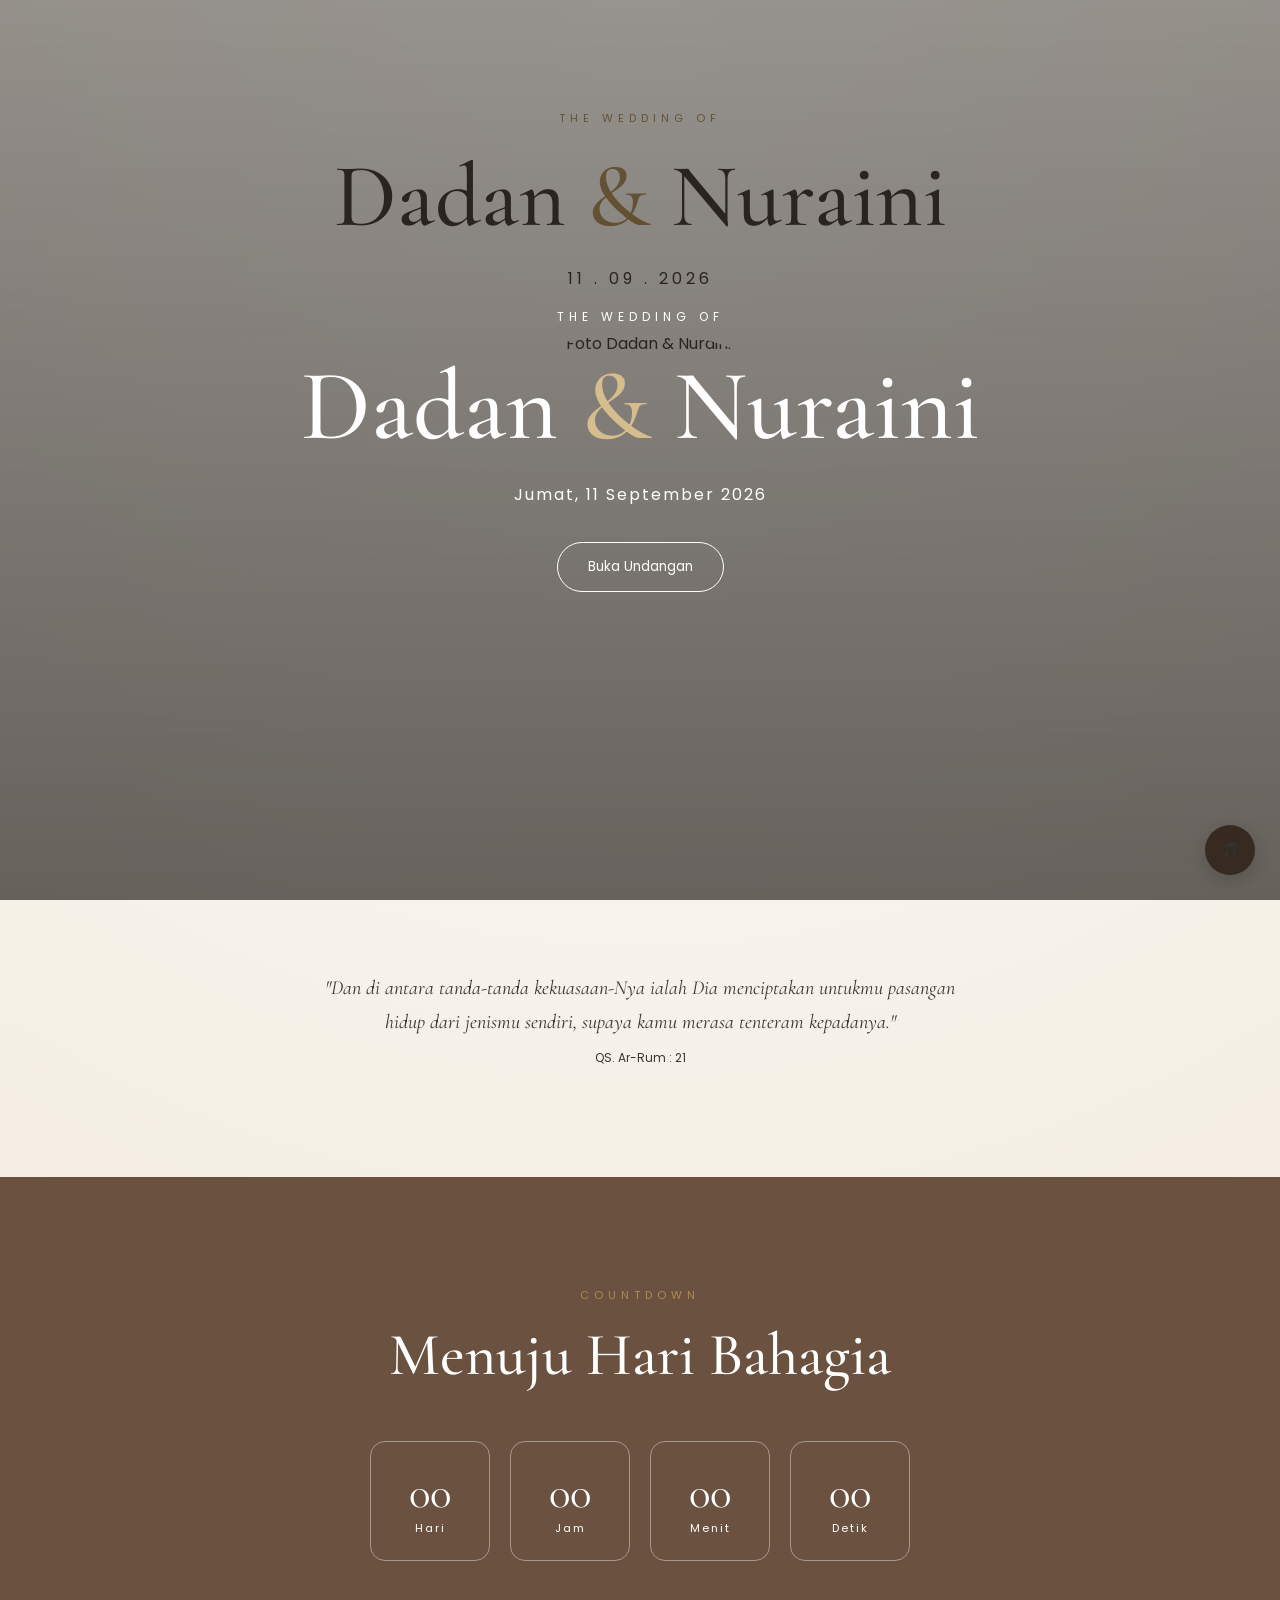
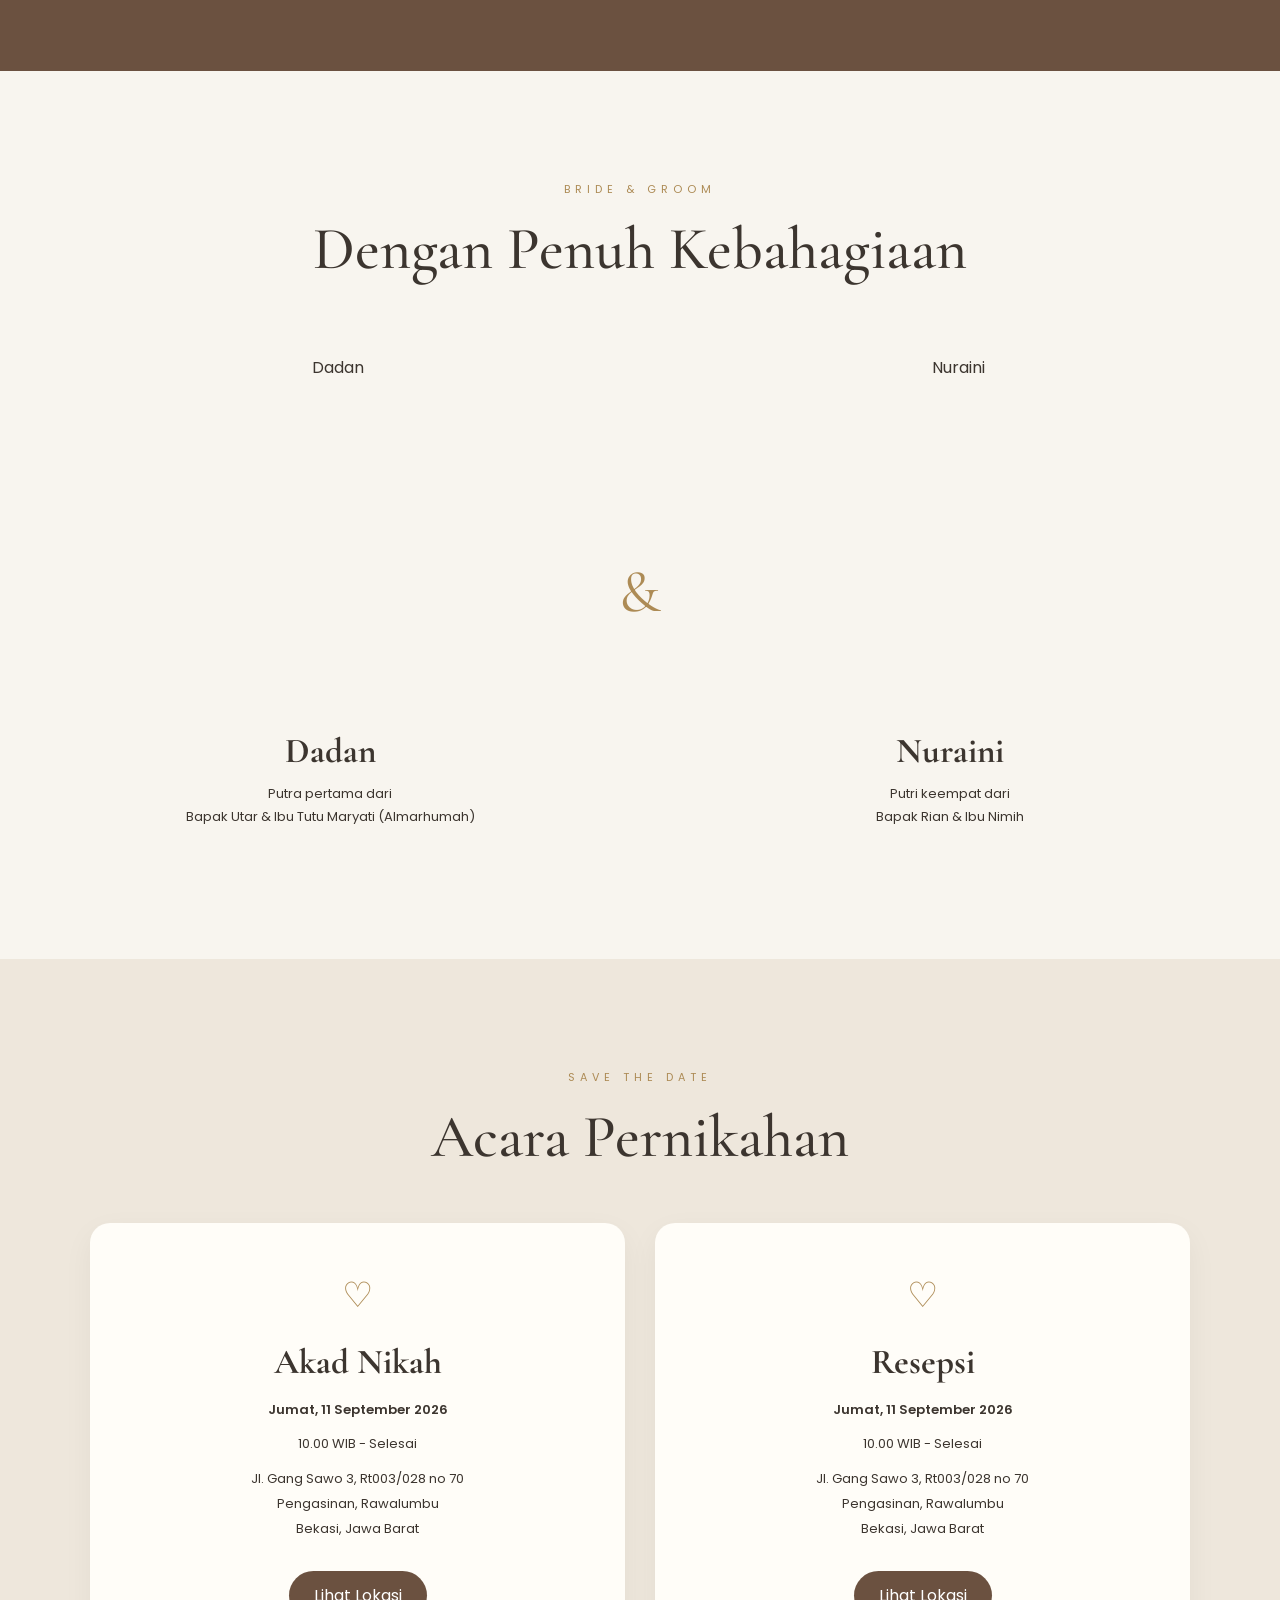
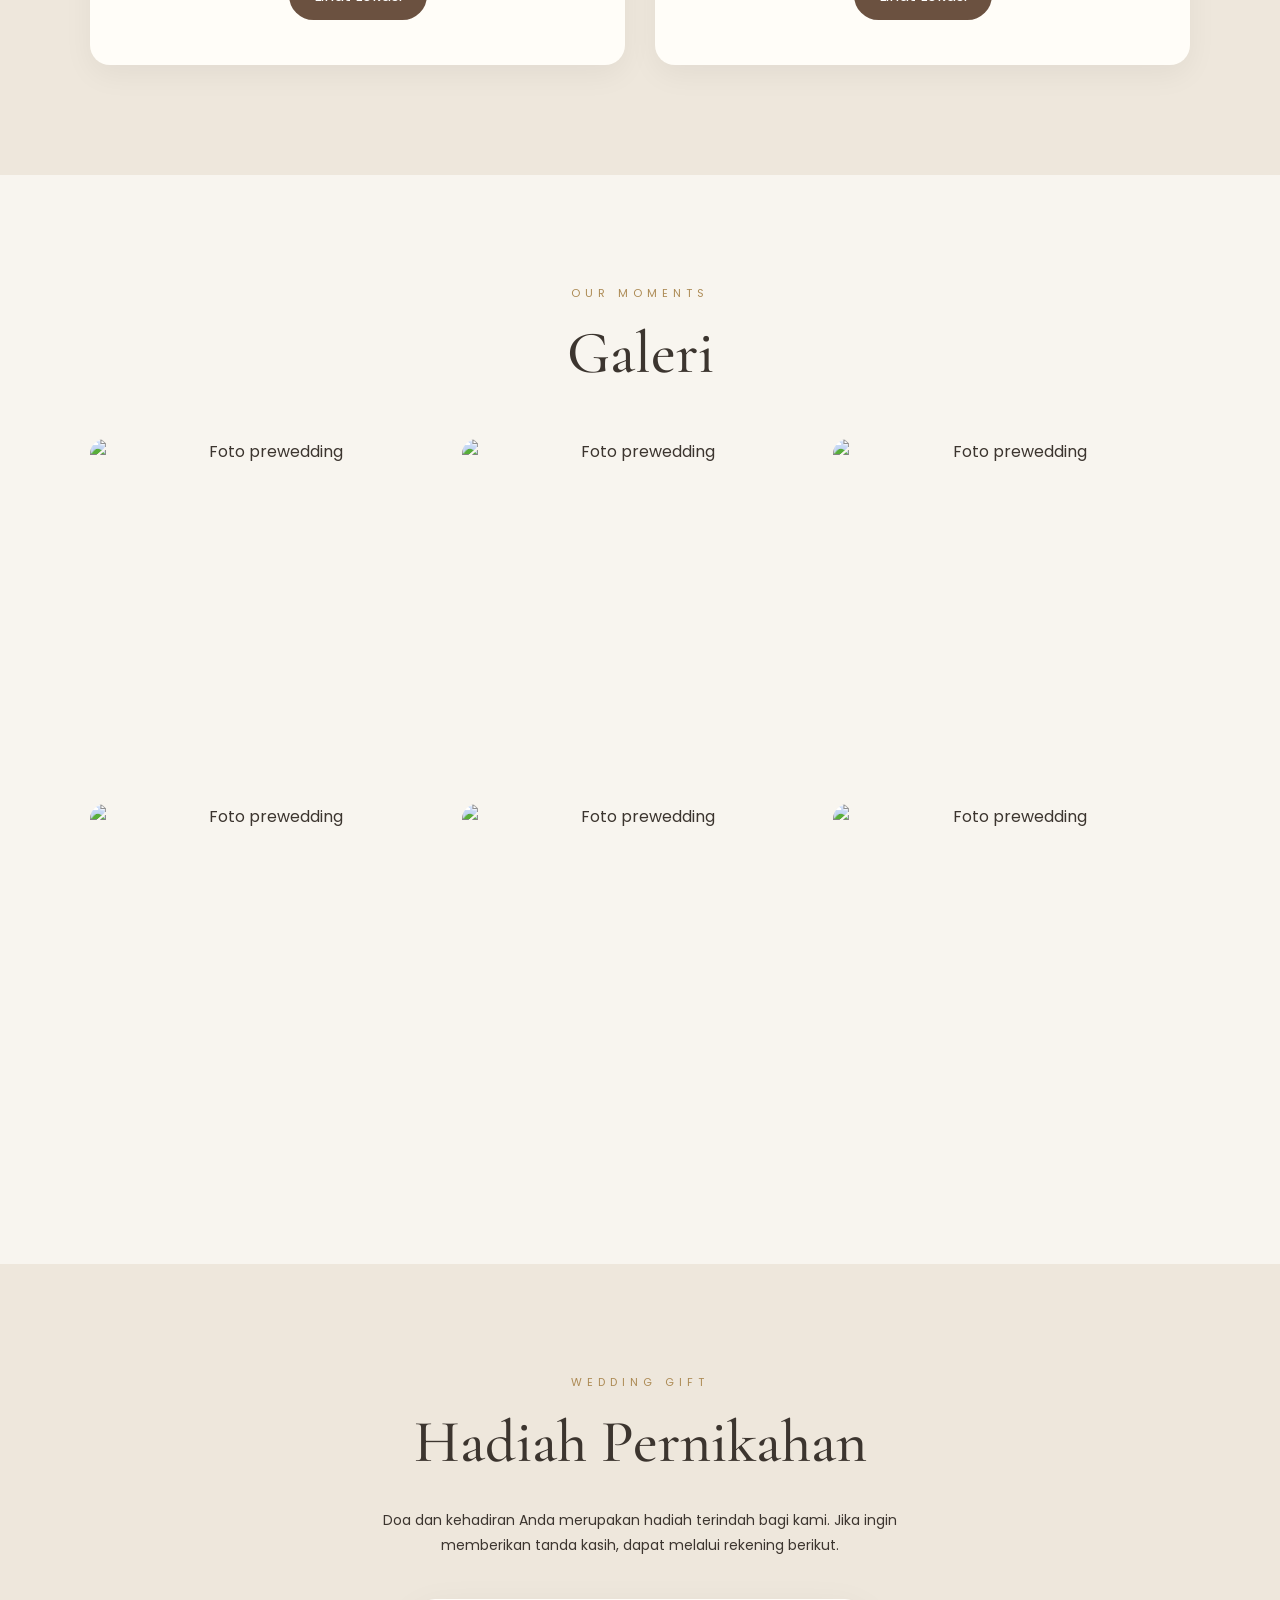
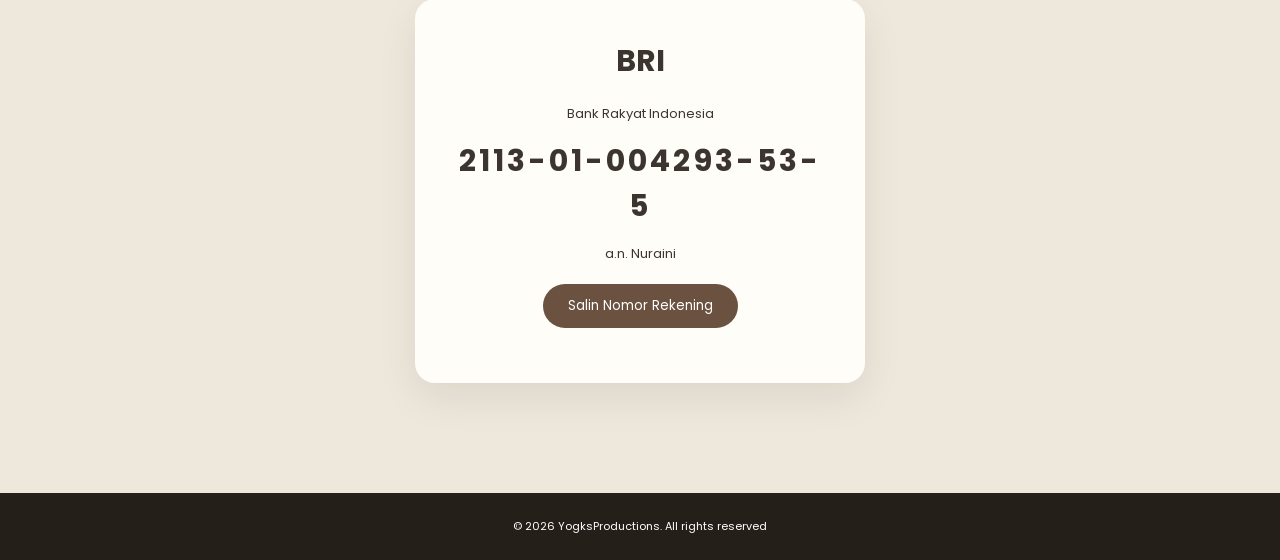
==== commit 8185f91d: "Update index.html" ====
--- a/index.html
+++ b/index.html
@@ -51,7 +51,7 @@
         <!-- MUSIC -->
 
         <audio id="weddingMusic" loop>
-            <source src="lagu.mp3" type="audio/mpeg">
+            <source src="assets/lagu.mp3" type="audio/mpeg">
         </audio>
 
         <button class="music-btn" id="musicButton" onclick="toggleMusic()">
@@ -78,7 +78,7 @@
                 </p>
 
                 <div class="hero-photo">
-                    <img src="8.jpg" alt="Foto Dadan & Nuraini">
+                    <img src="assets/8.jpg" alt="Foto Dadan & Nuraini">
                 </div>
 
                 <p class="quote">
@@ -159,7 +159,7 @@
                     <div class="person-card reveal">
 
                         <div class="person-photo">
-                            <img src="0.jpg" alt="Dadan">
+                            <img src="assets/0.jpg" alt="Dadan">
                         </div>
 
                         <h3>Dadan</h3>
@@ -182,7 +182,7 @@
                     <div class="person-card reveal">
 
                         <div class="person-photo">
-                            <img src="4.jpg" alt="Nuraini">
+                            <img src="assets/4.jpg" alt="Nuraini">
                         </div>
 
                         <h3>Nuraini</h3>
@@ -316,27 +316,27 @@
                 <div class="gallery-grid">
 
                     <div class="gallery-item reveal">
-                        <img src="1.jpg" alt="Foto prewedding">
+                        <img src="assets/1.jpg" alt="Foto prewedding">
                     </div>
 
                     <div class="gallery-item reveal">
-                        <img src="2.jpg" alt="Foto prewedding">
+                        <img src="assets/2.jpg" alt="Foto prewedding">
                     </div>
 
                     <div class="gallery-item reveal">
-                        <img src="6.jpg" alt="Foto prewedding">
+                        <img src="assets/6.jpg" alt="Foto prewedding">
                     </div>
 
                     <div class="gallery-item reveal">
-                        <img src="7.jpg" alt="Foto prewedding">
+                        <img src="assets/7.jpg" alt="Foto prewedding">
                     </div>
 
                     <div class="gallery-item reveal">
-                        <img src=8.jpg" alt="Foto prewedding">
+                        <img src=assets/8.jpg" alt="Foto prewedding">
                     </div>
 
                     <div class="gallery-item reveal">
-                        <img src="9.jpg" alt="Foto prewedding">
+                        <img src="assets/9.jpg" alt="Foto prewedding">
                     </div>
 
                 </div>
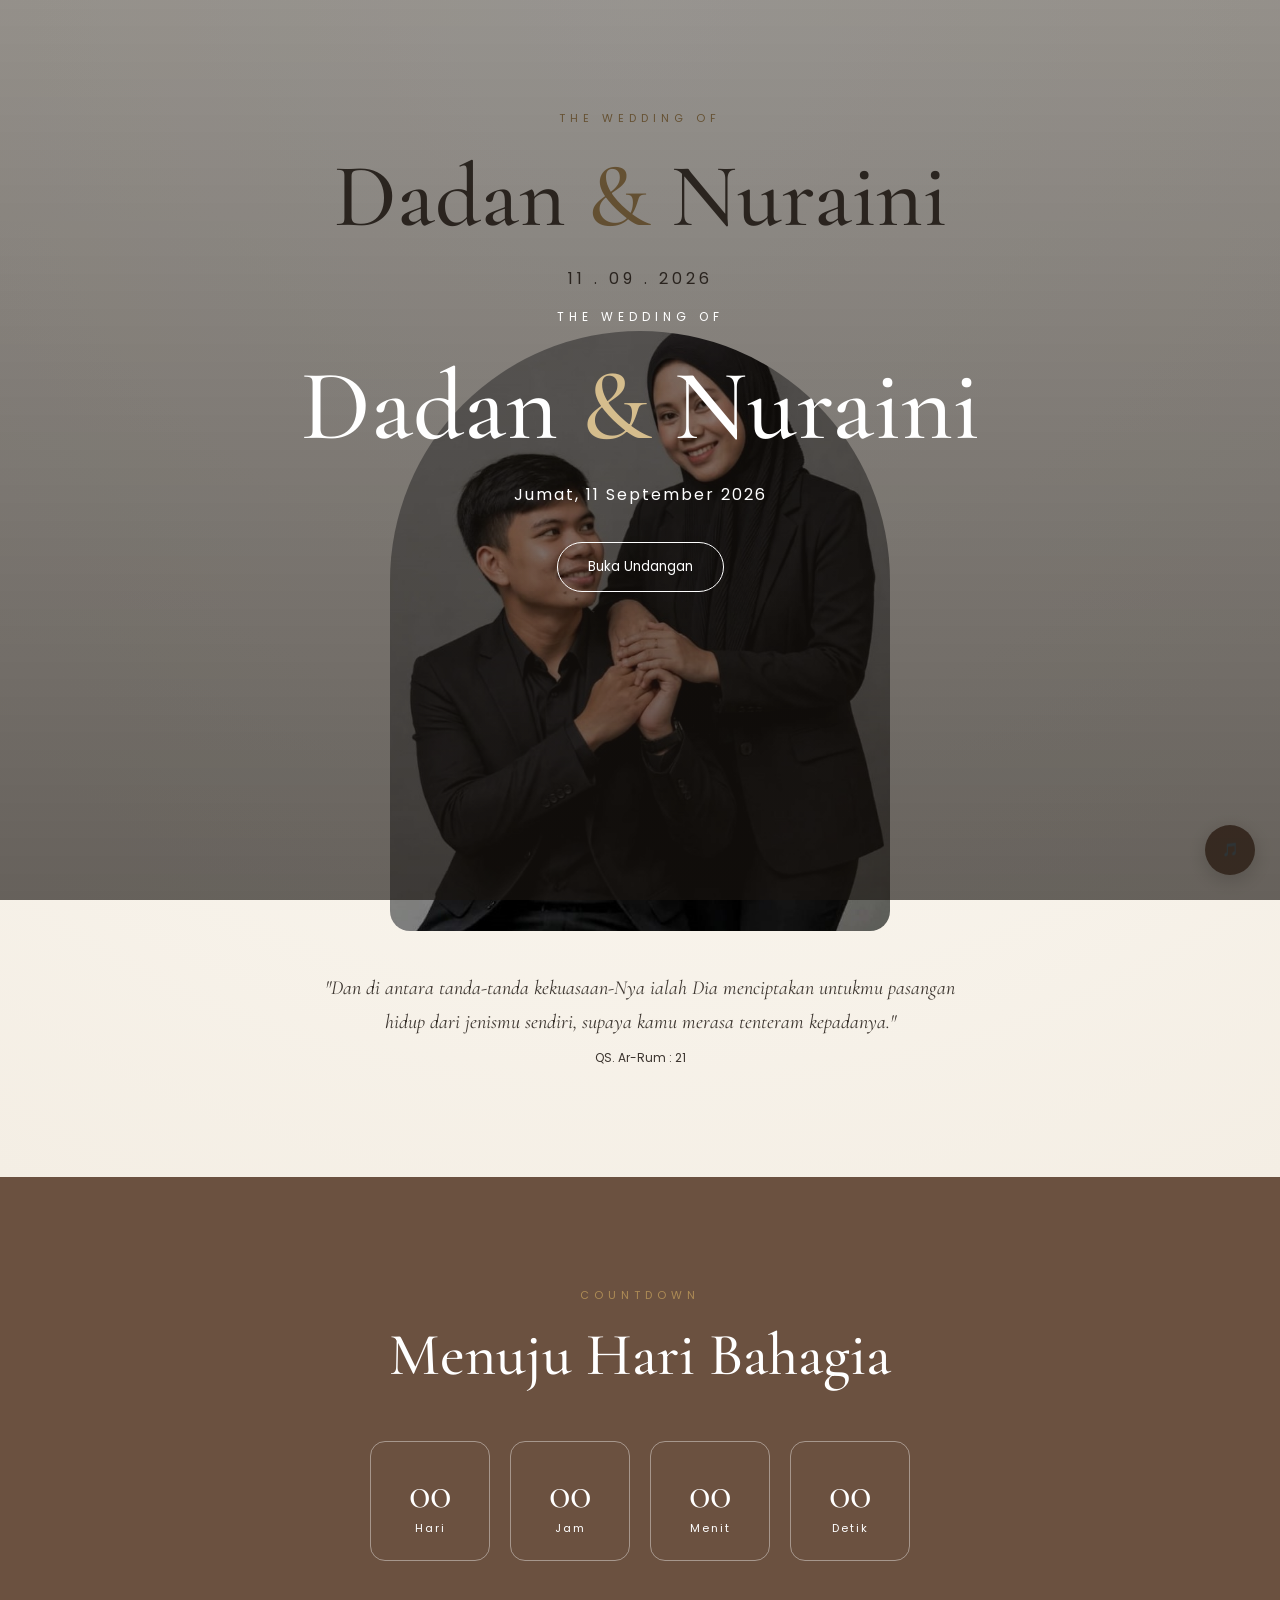
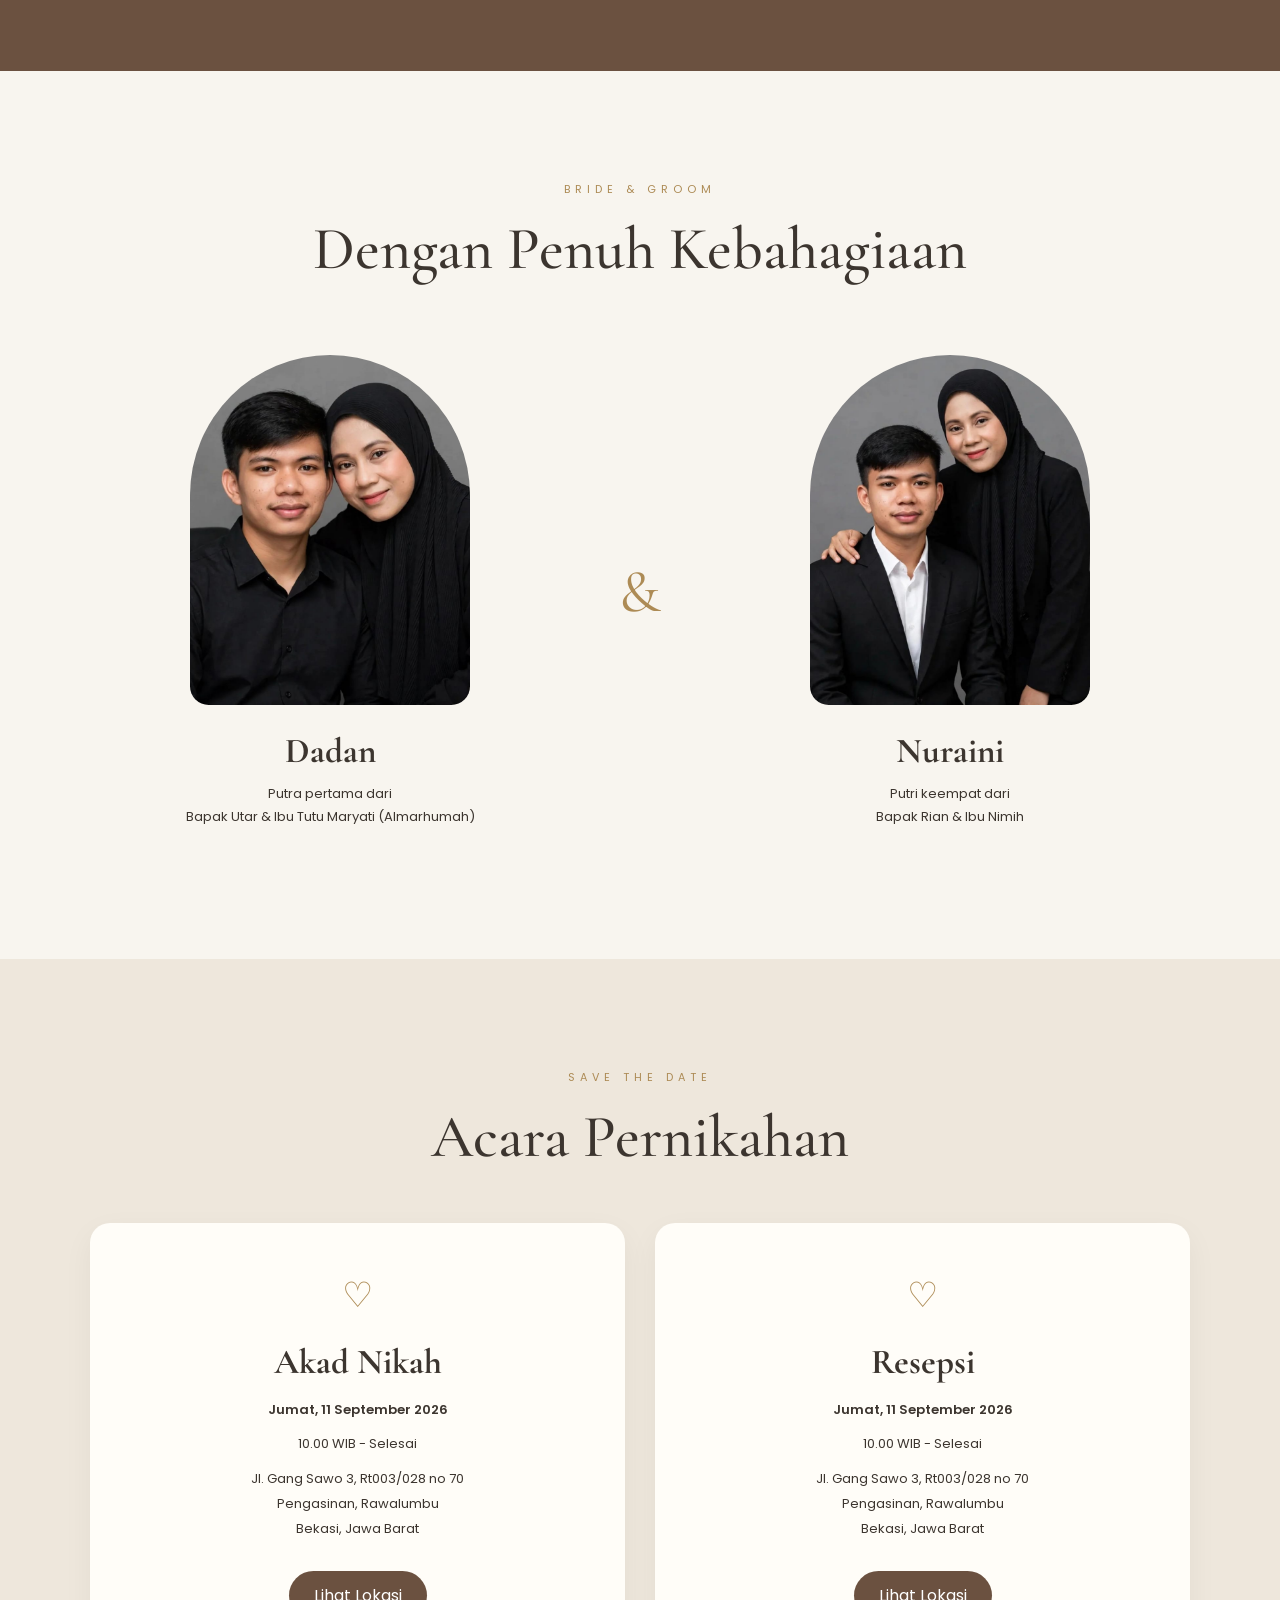
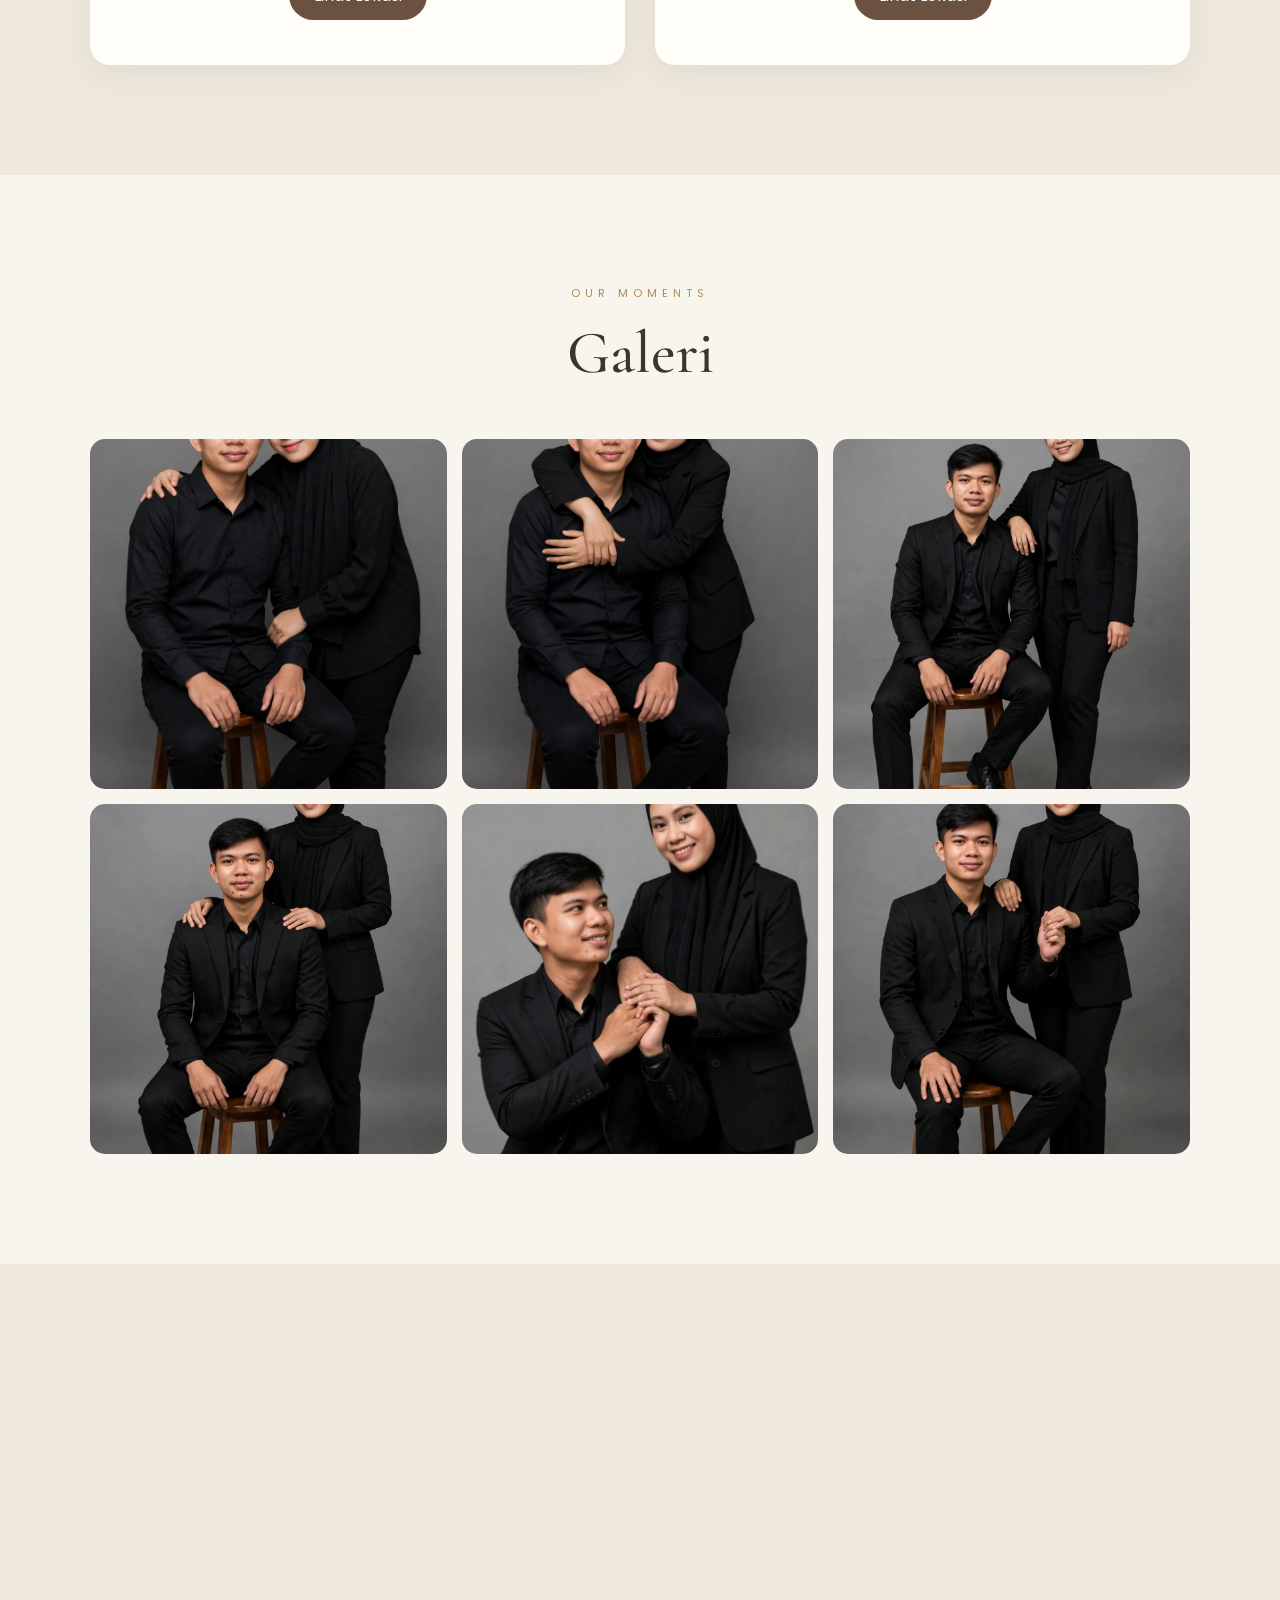
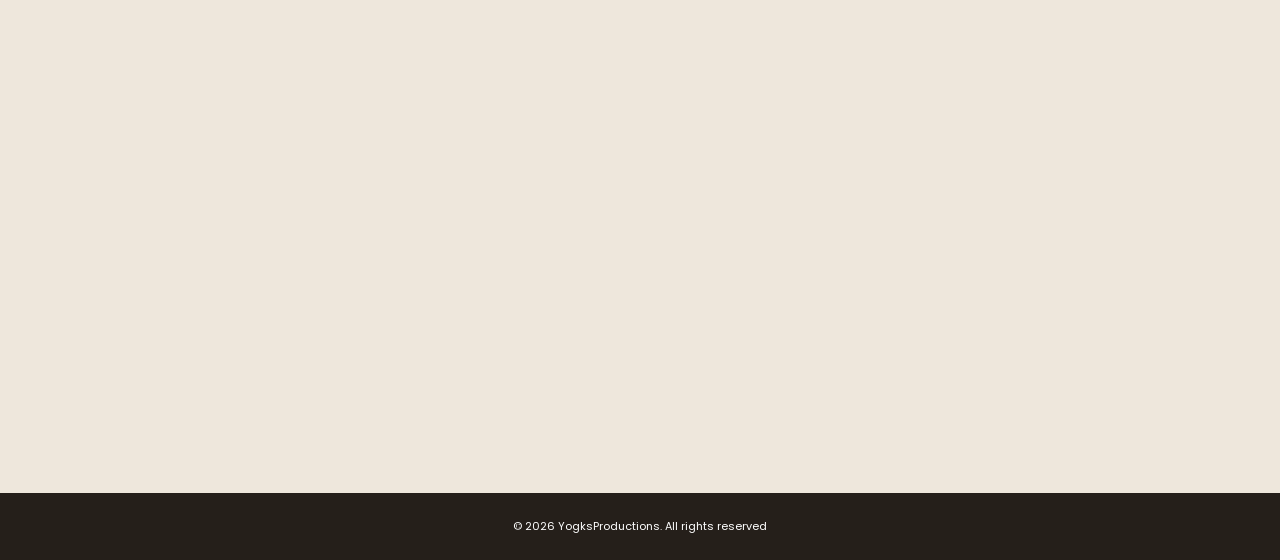
==== commit 8cd0f878: "Format HTML document with proper syntax" ====
--- a/index.html
+++ b/index.html
@@ -1,4 +1,4 @@
-<!DOCTYPE html>
+ <!DOCTYPE html>
 <html lang="id">
 <head>
     <meta charset="UTF-8">
@@ -332,7 +332,7 @@
                     </div>
 
                     <div class="gallery-item reveal">
-                        <img src=assets/8.jpg" alt="Foto prewedding">
+                        <img src=" assets/8.jpg" alt="Foto prewedding">
                     </div>
 
                     <div class="gallery-item reveal">
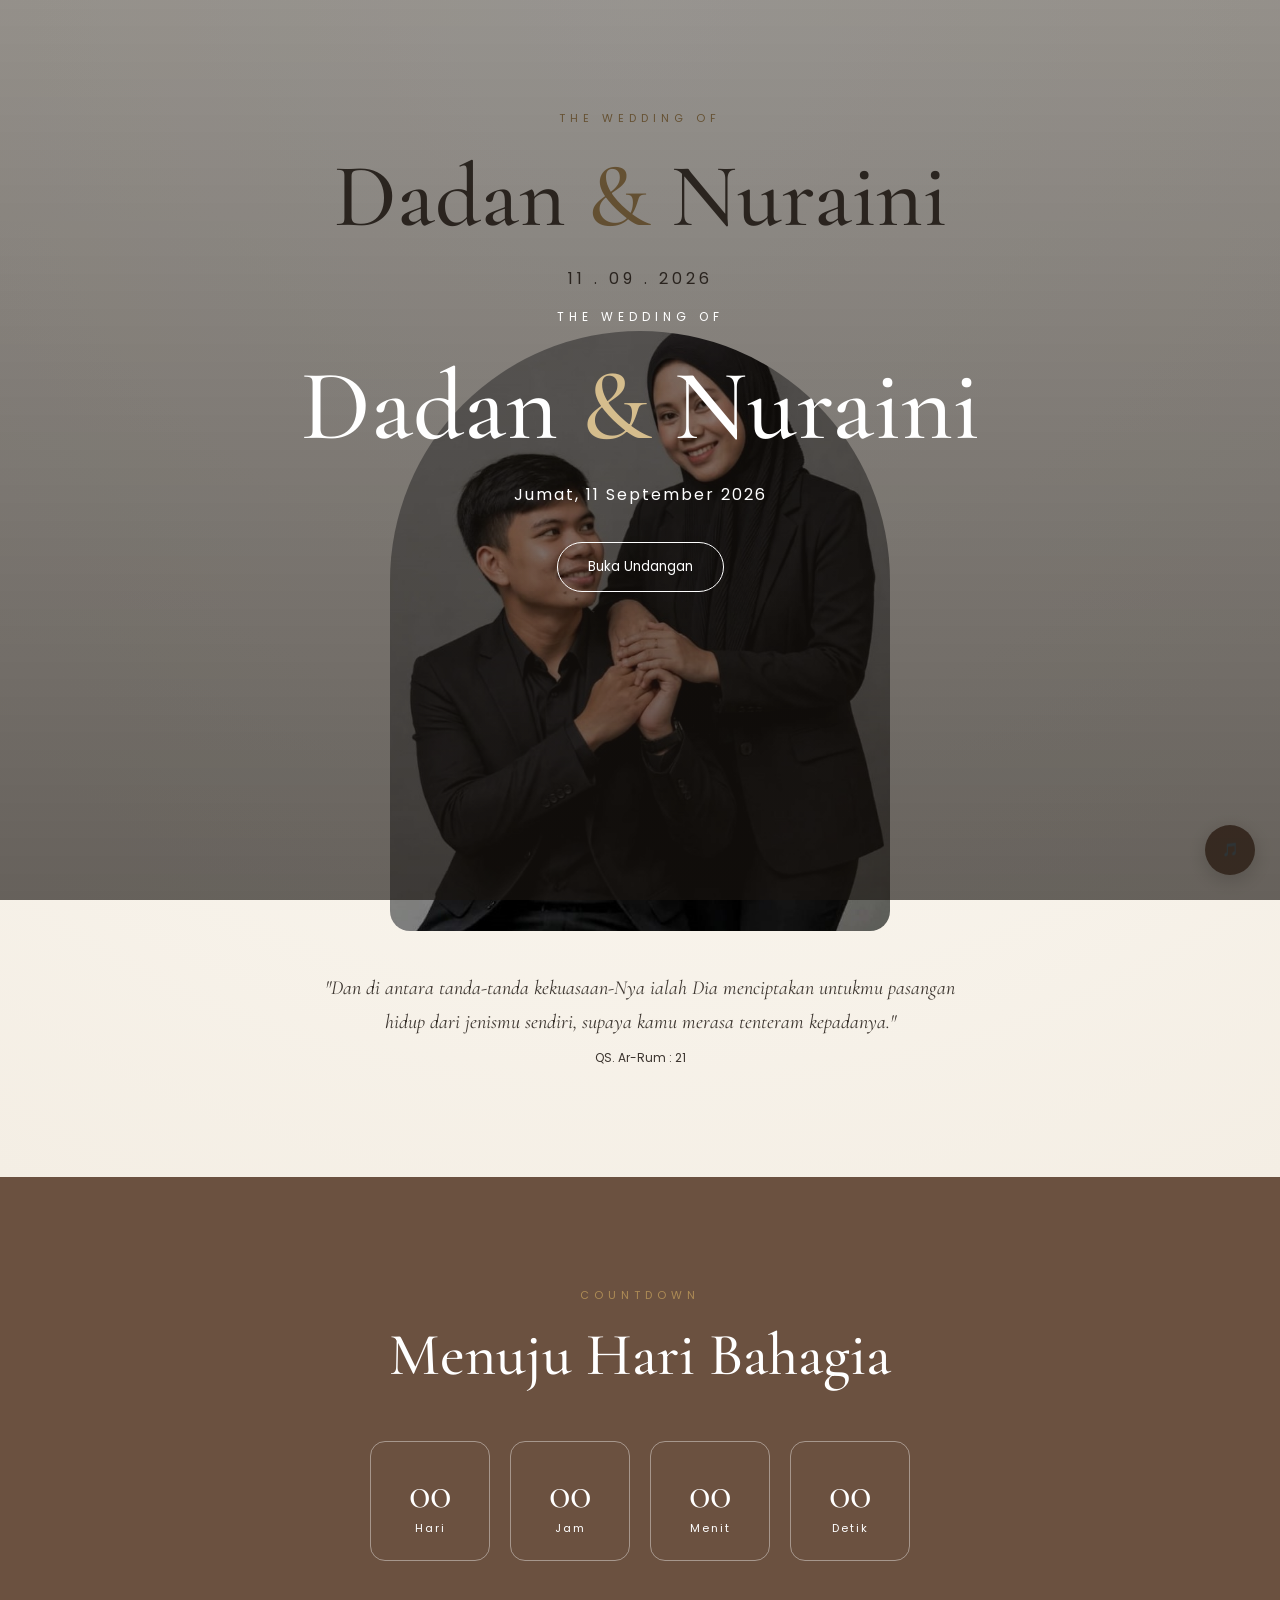
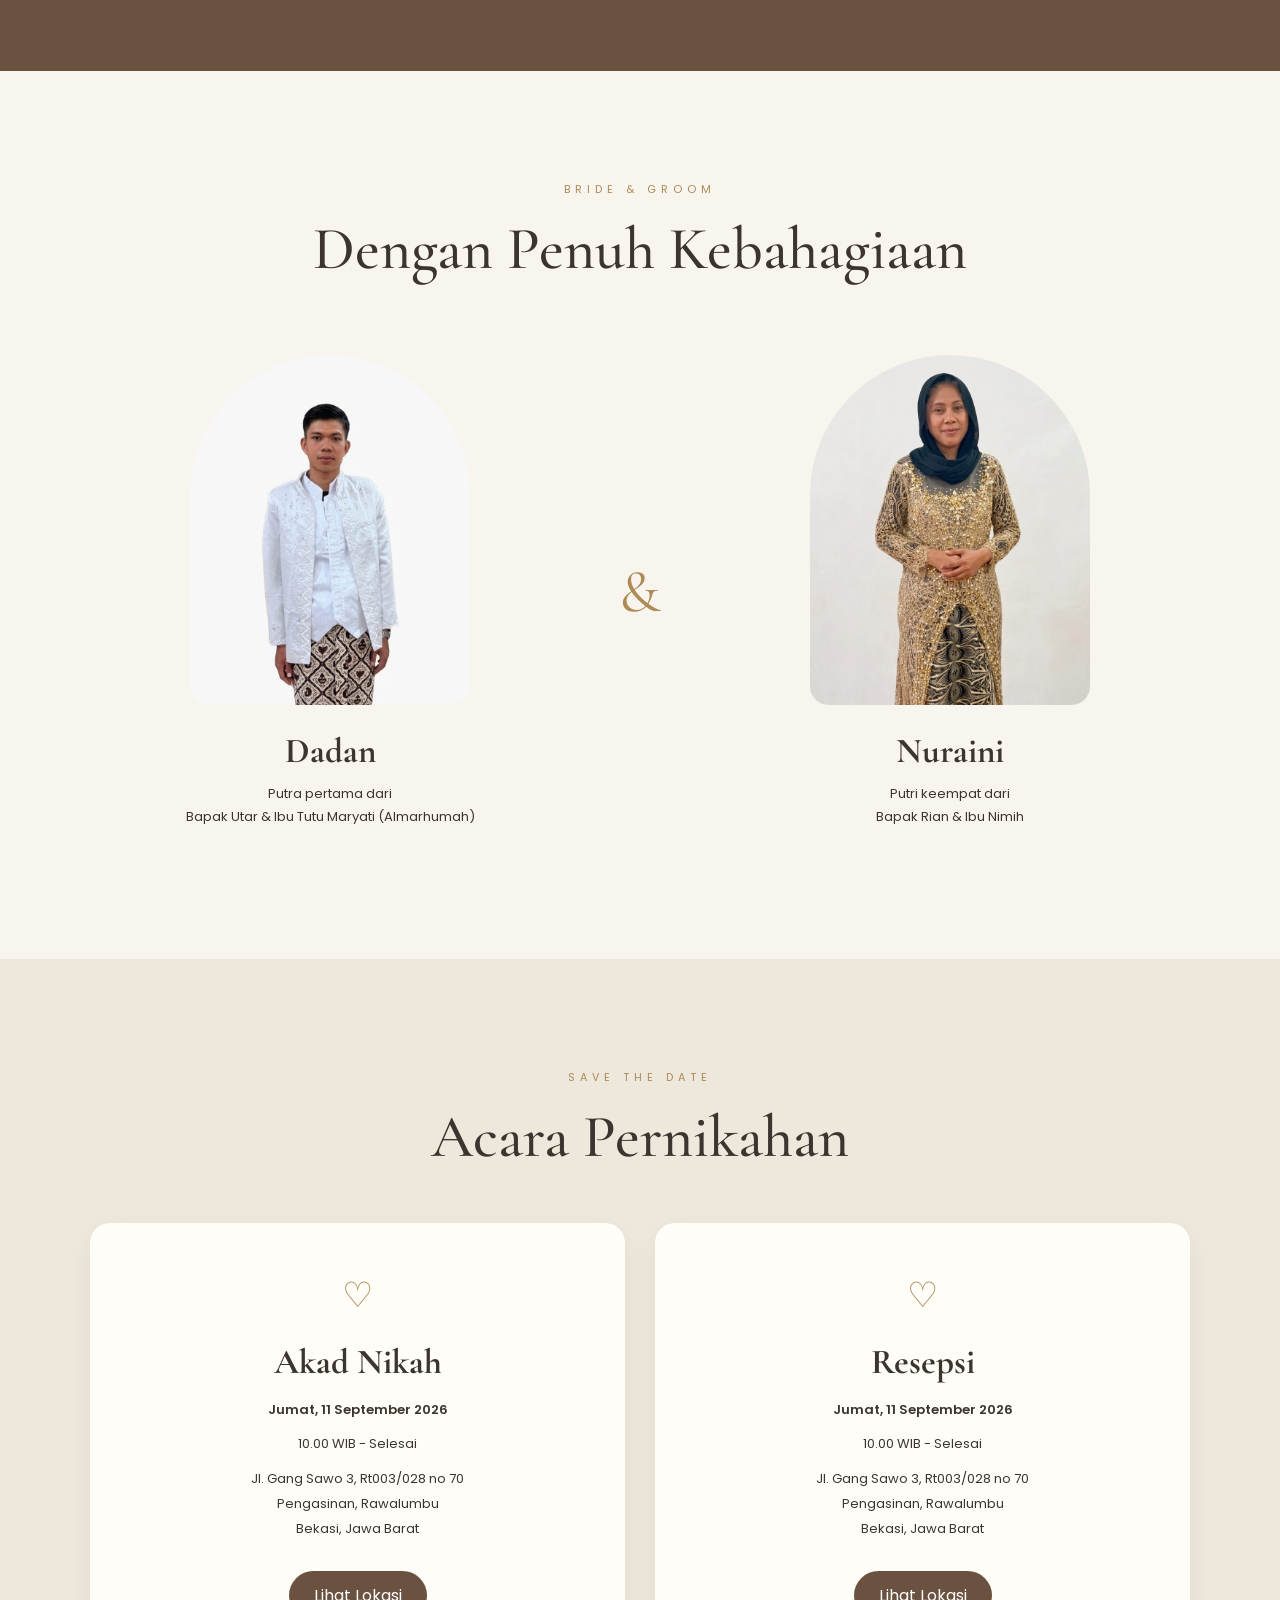
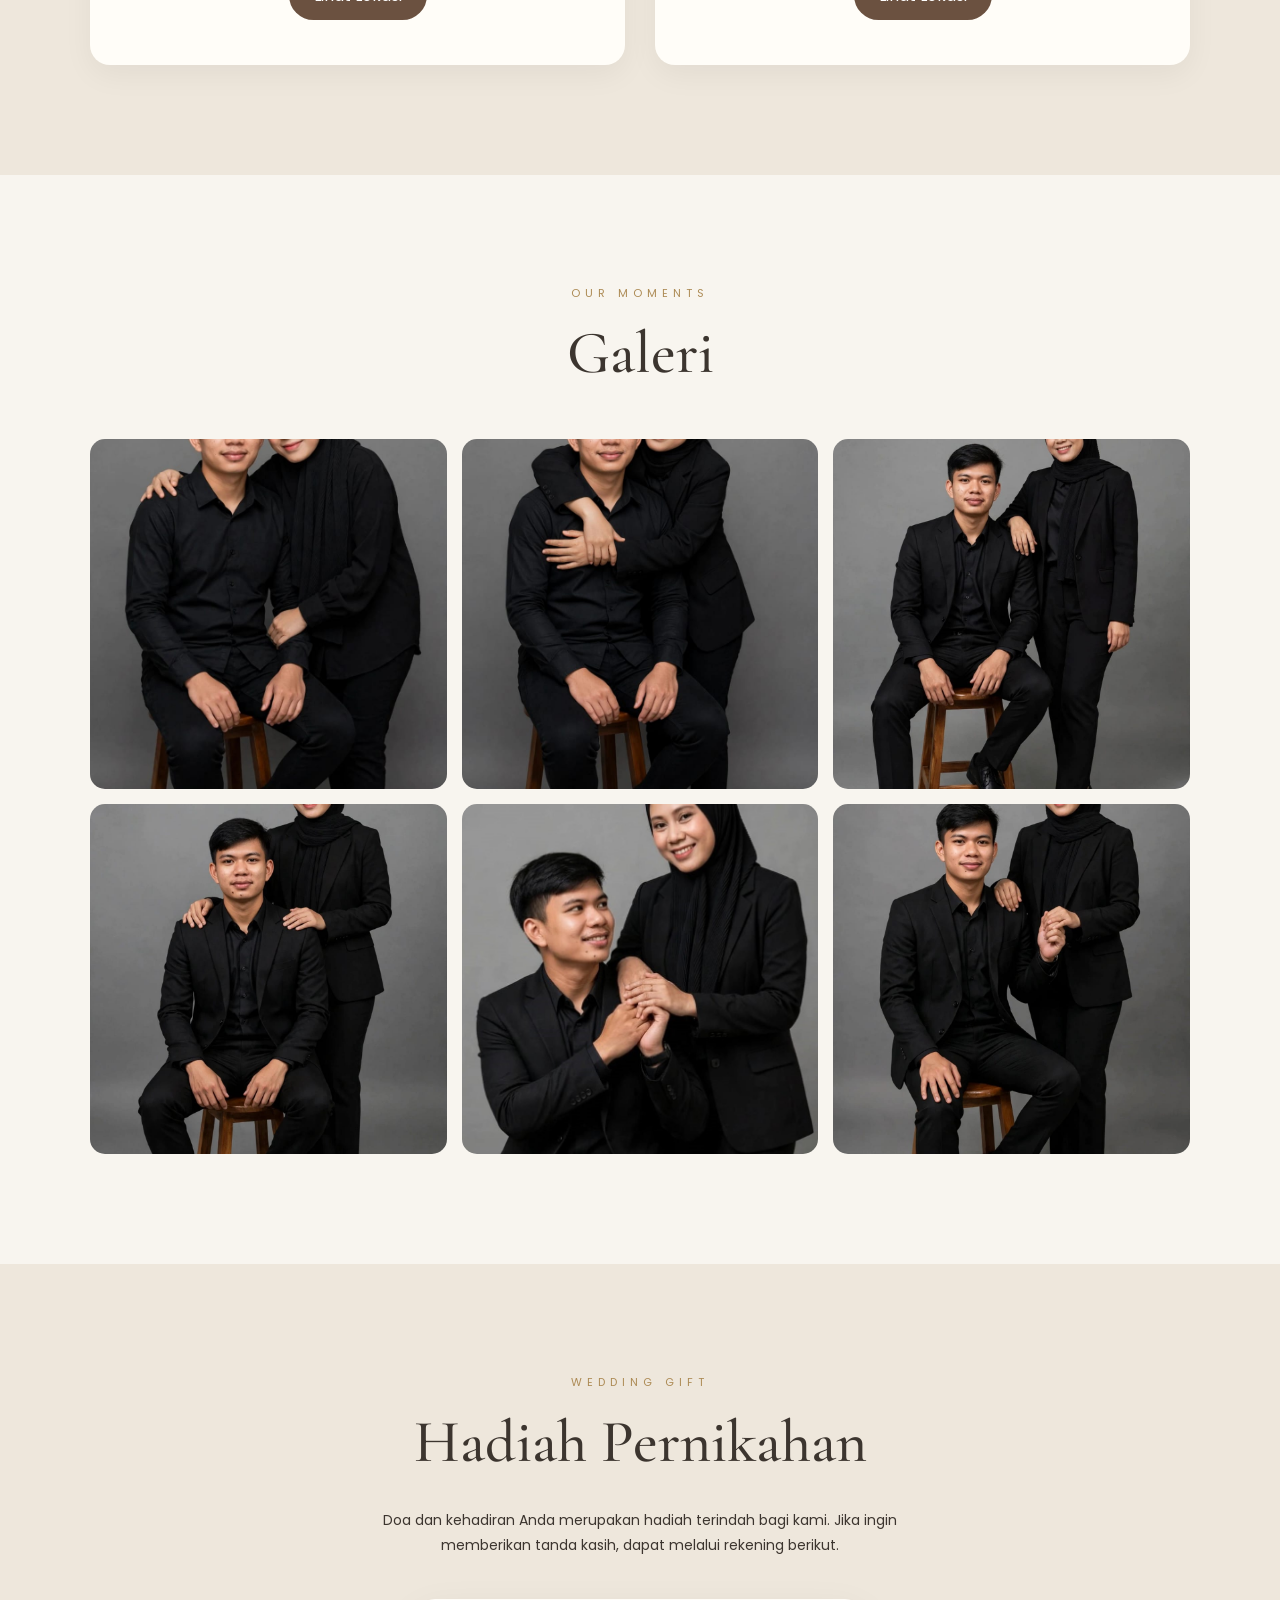
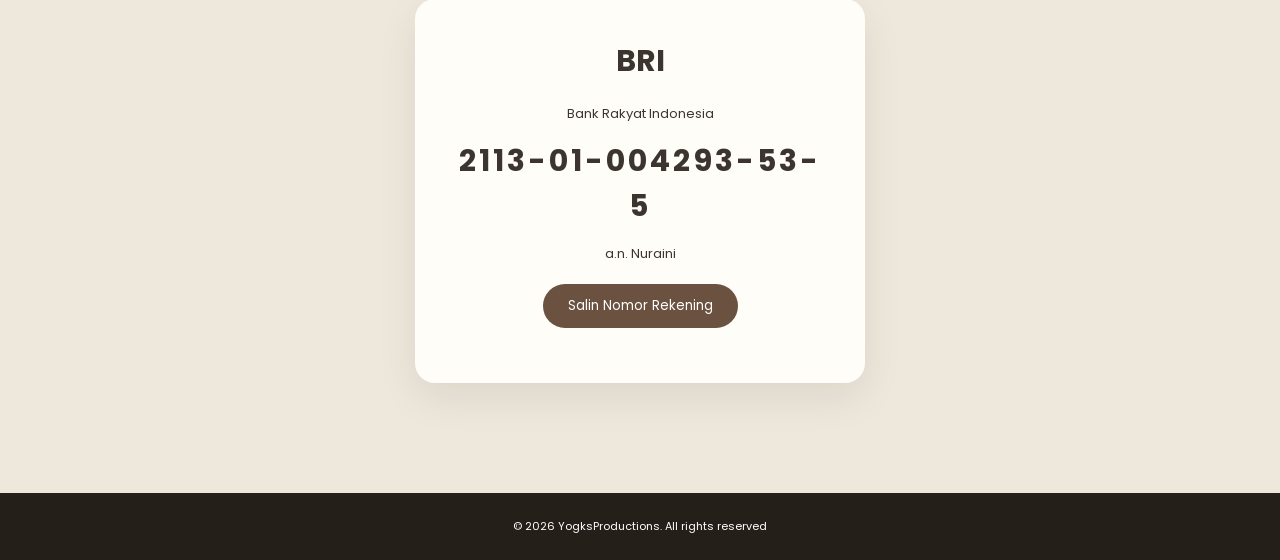
==== commit 76cc439d: "Refactor index.html for wedding invitation" ====
--- a/index.html
+++ b/index.html
@@ -159,7 +159,7 @@
                     <div class="person-card reveal">
 
                         <div class="person-photo">
-                            <img src="assets/0.jpg" alt="Dadan">
+                            <img src="assets/10.jpeg" alt="Dadan">
                         </div>
 
                         <h3>Dadan</h3>
@@ -182,7 +182,7 @@
                     <div class="person-card reveal">
 
                         <div class="person-photo">
-                            <img src="assets/4.jpg" alt="Nuraini">
+                            <img src="assets/11.jpeg" alt="Nuraini">
                         </div>
 
                         <h3>Nuraini</h3>
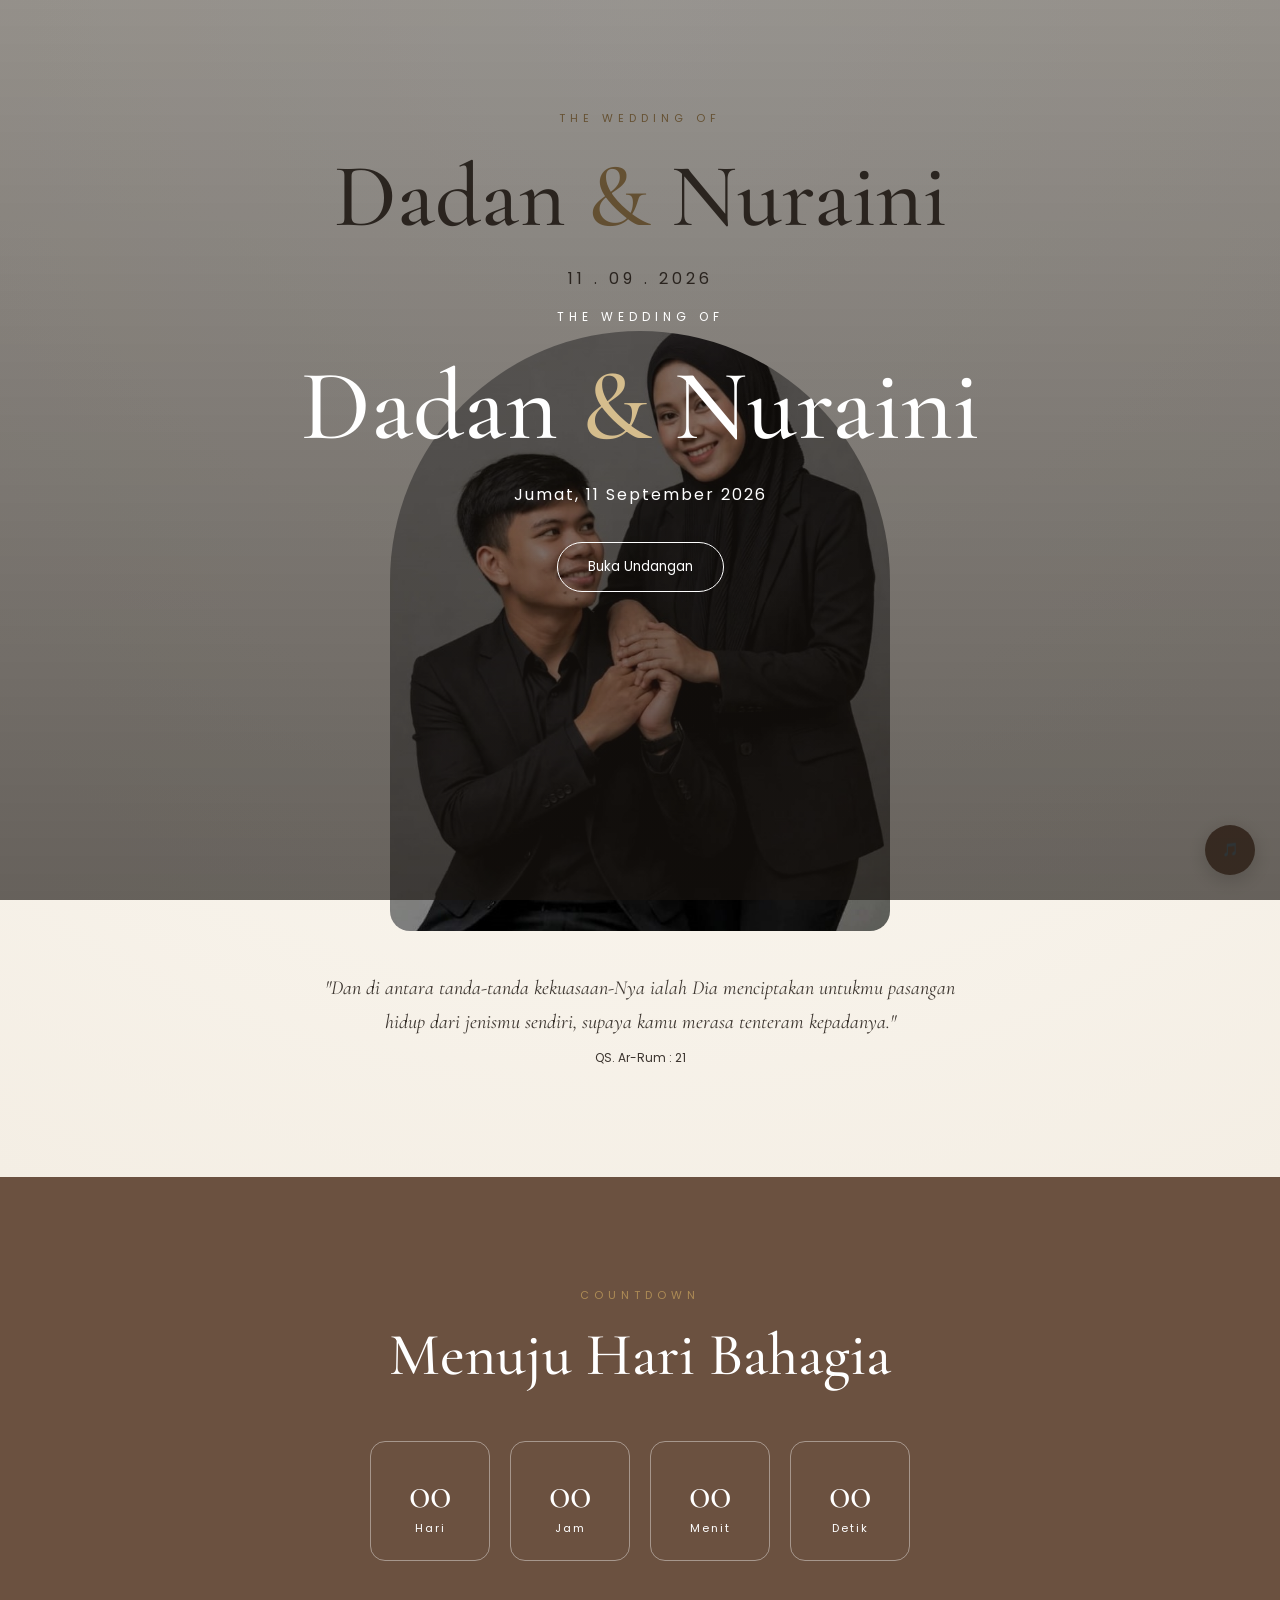
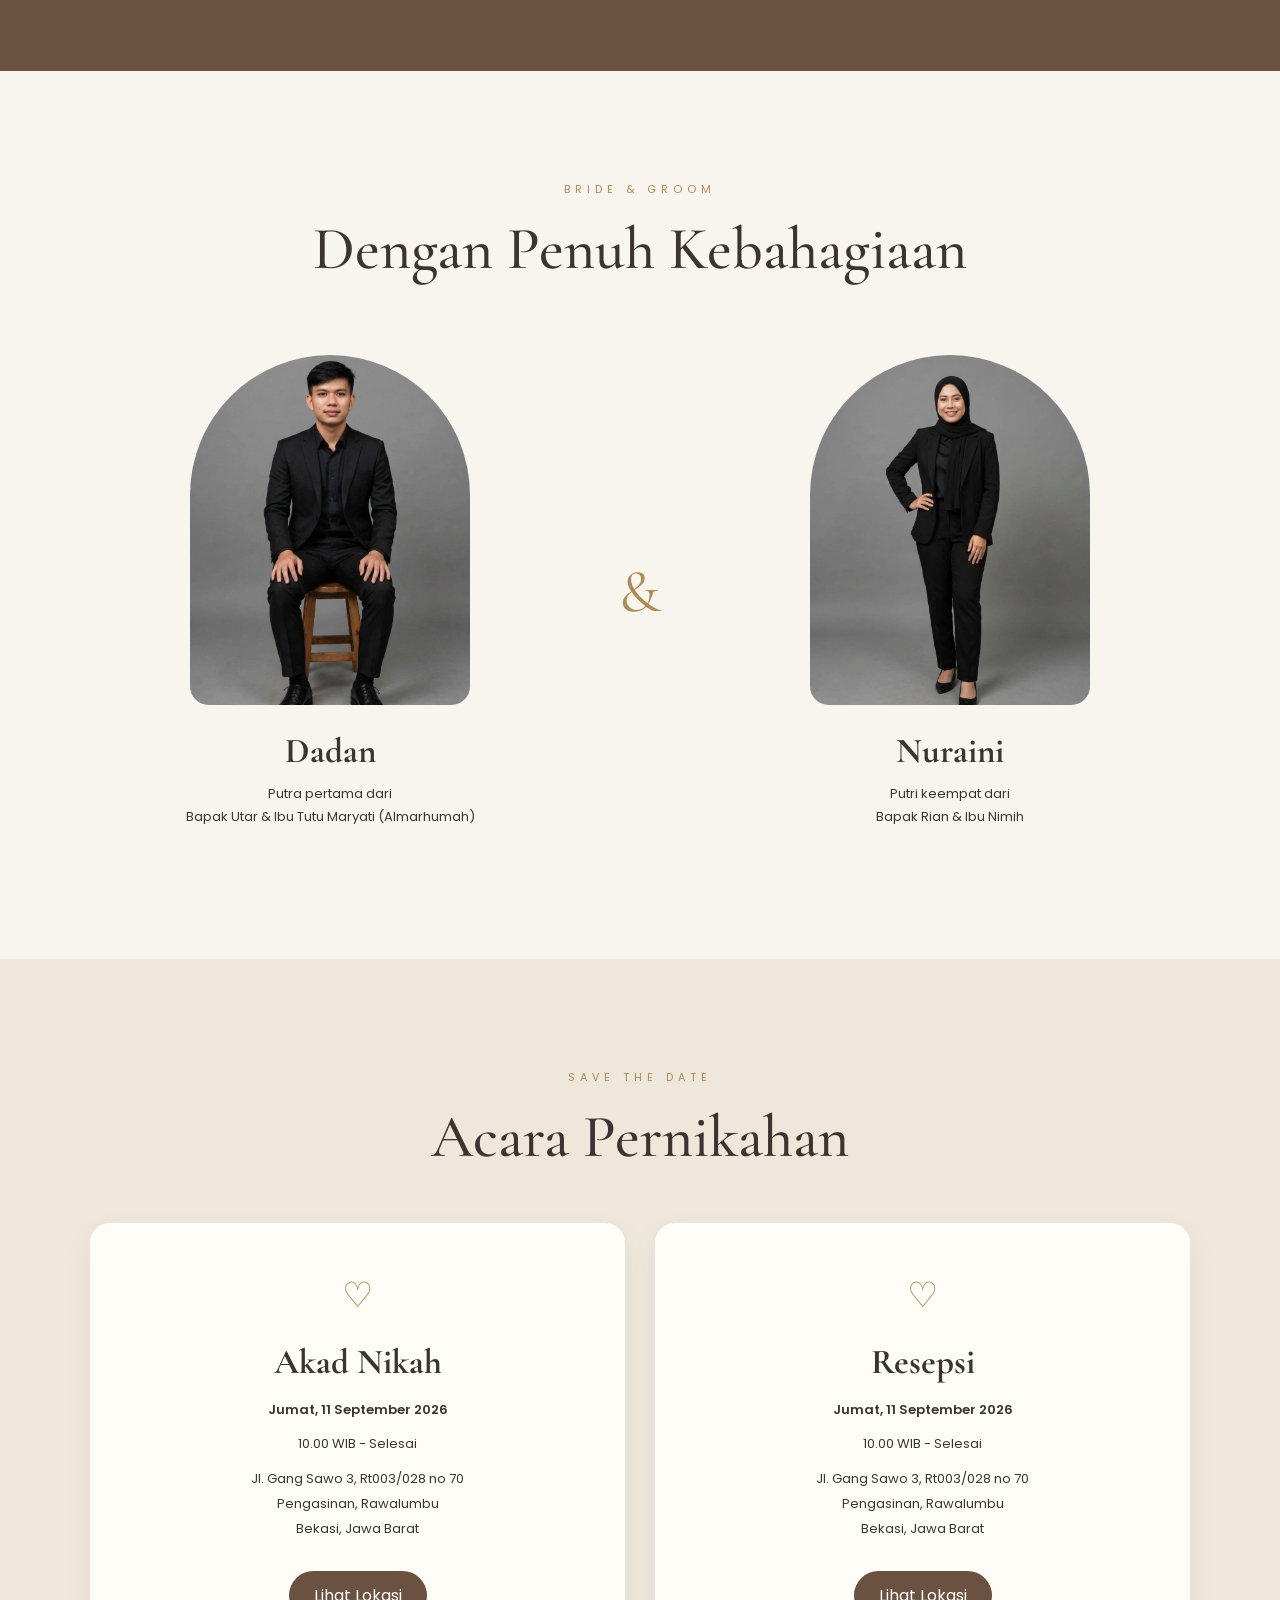
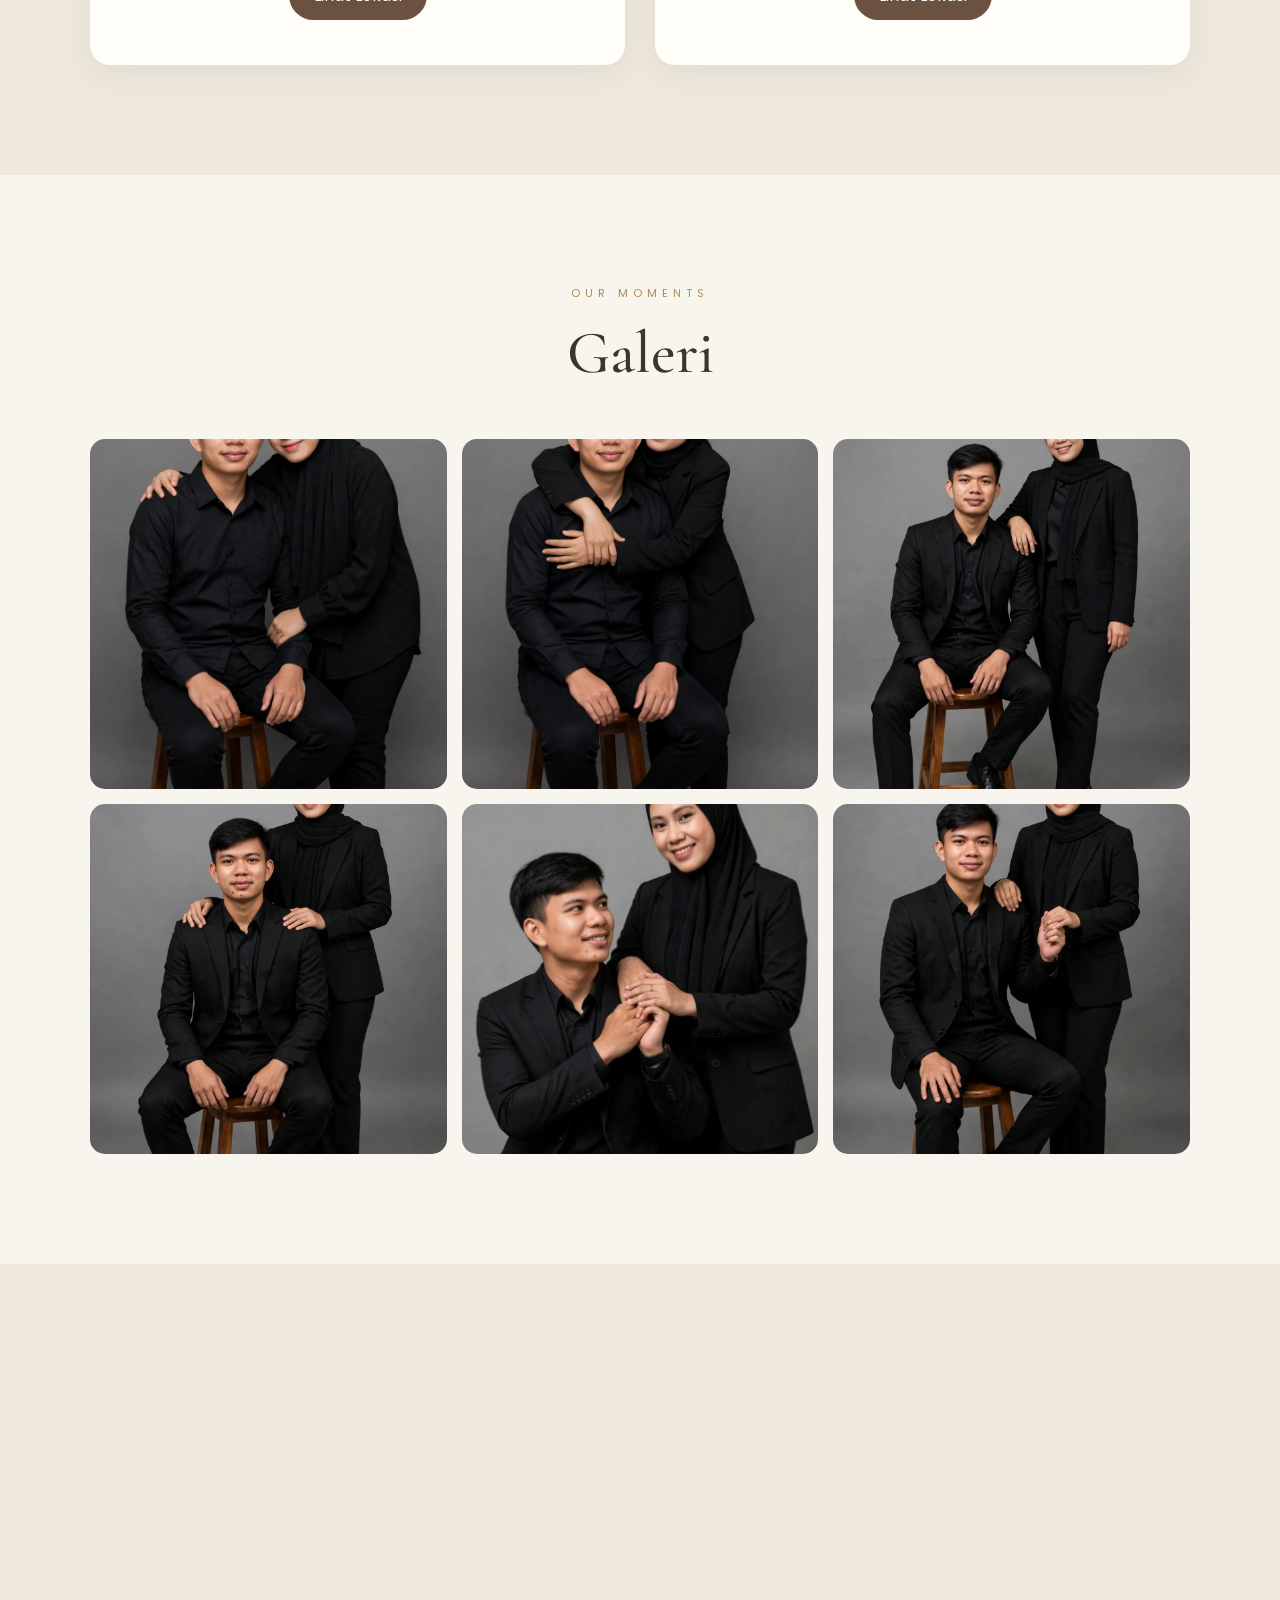
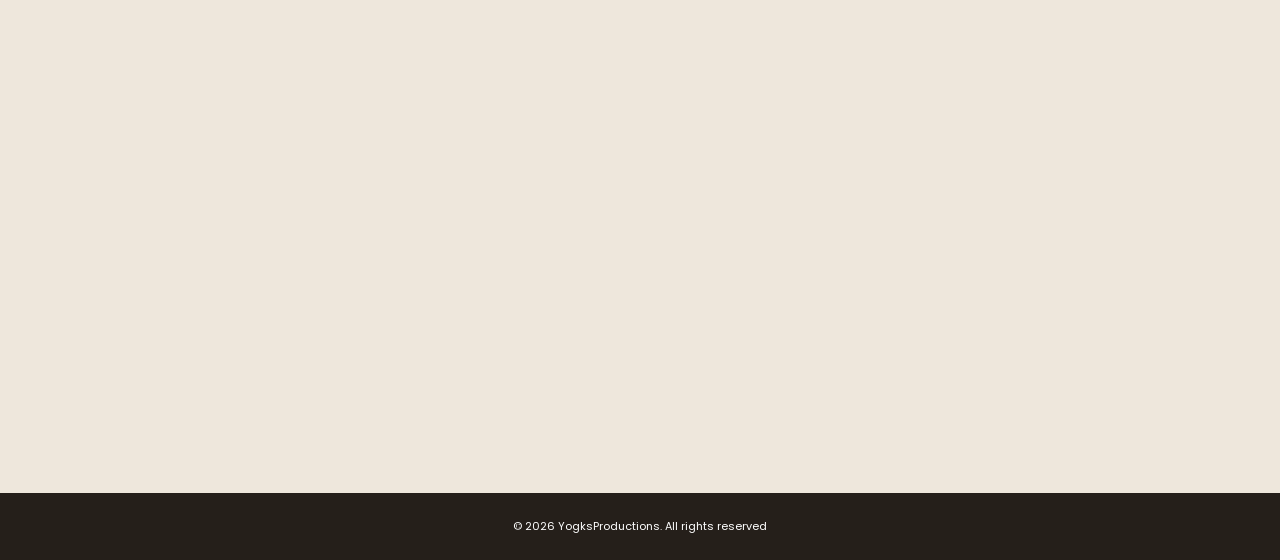
==== commit 17937d3c: "Fix HTML structure and update assets" ====
--- a/index.html
+++ b/index.html
@@ -51,7 +51,7 @@
         <!-- MUSIC -->
 
         <audio id="weddingMusic" loop>
-            <source src="assets/lagu.mp3" type="audio/mpeg">
+            <source src="assets/lagu1.mp3" type="audio/mpeg">
         </audio>
 
         <button class="music-btn" id="musicButton" onclick="toggleMusic()">
@@ -159,7 +159,7 @@
                     <div class="person-card reveal">
 
                         <div class="person-photo">
-                            <img src="assets/10.jpeg" alt="Dadan">
+                            <img src="assets/12.jfif" alt="Dadan">
                         </div>
 
                         <h3>Dadan</h3>
@@ -182,7 +182,7 @@
                     <div class="person-card reveal">
 
                         <div class="person-photo">
-                            <img src="assets/11.jpeg" alt="Nuraini">
+                            <img src="assets/13.jfif" alt="Nuraini">
                         </div>
 
                         <h3>Nuraini</h3>
